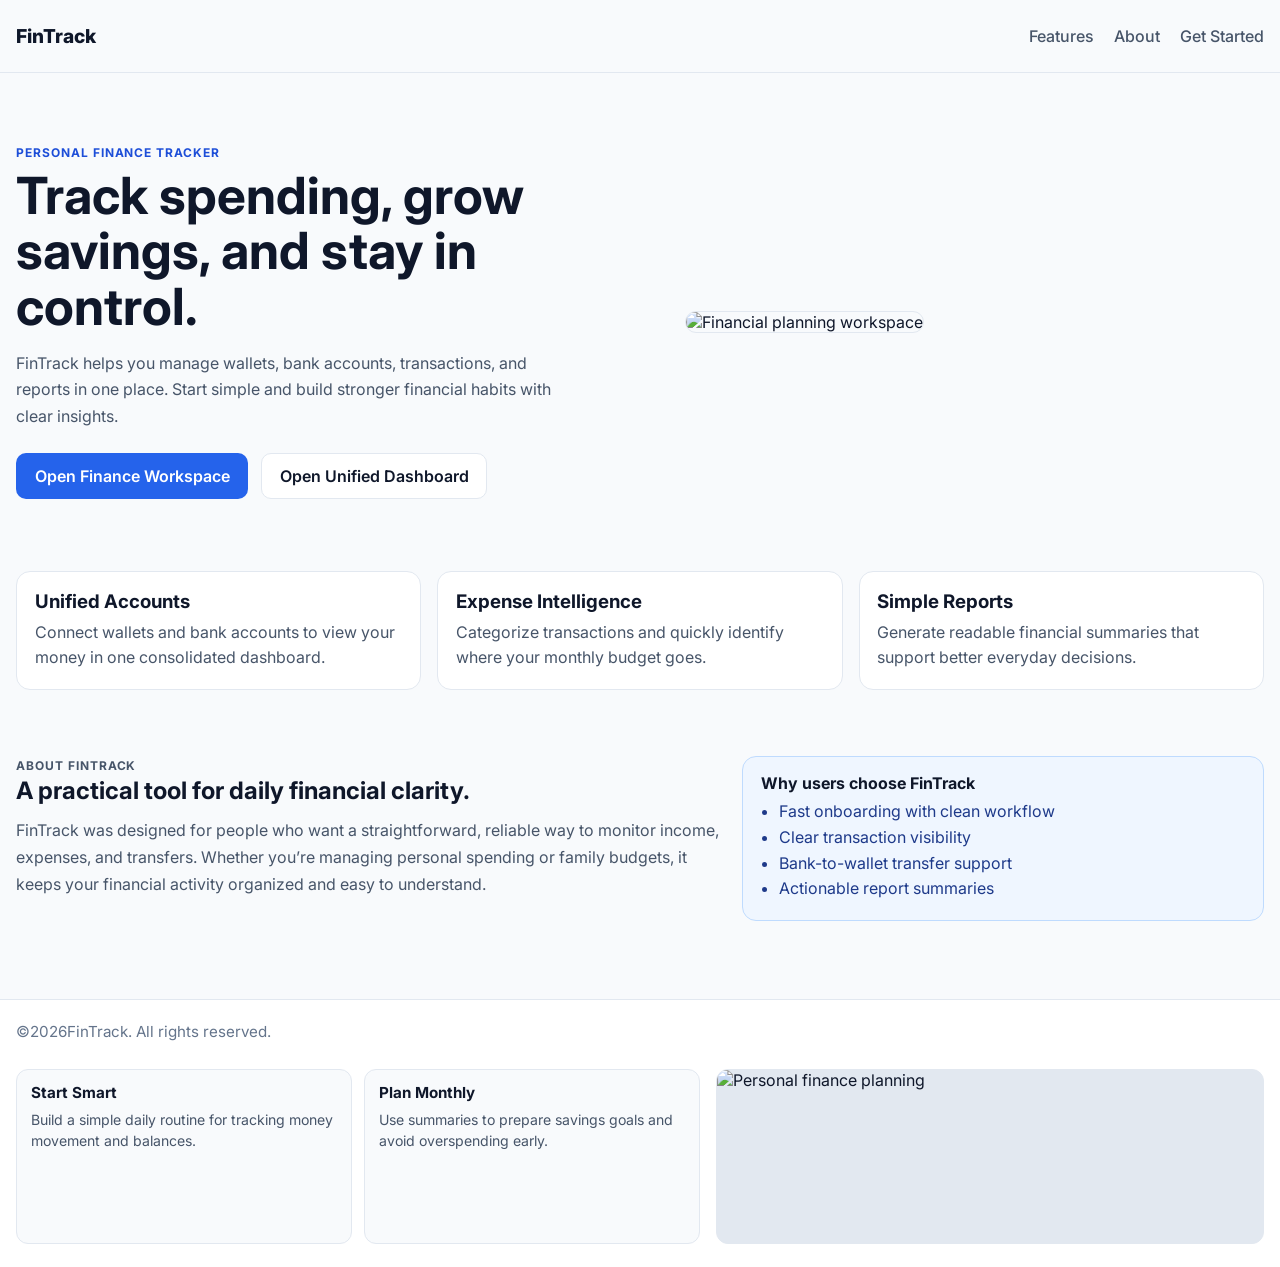
==== frontend/index.html @ c34f0ef0 "Frontend Implementation (UI Integration & Refactoring)" ====
<!doctype html>
<html lang="en">
<head>
	<meta charset="UTF-8" />
	<meta name="viewport" content="width=device-width, initial-scale=1.0" />
	<title>FinTrack | Personal Finance Tracker</title>
	<link rel="preconnect" href="https://fonts.googleapis.com" />
	<link rel="preconnect" href="https://fonts.gstatic.com" crossorigin />
	<link href="https://fonts.googleapis.com/css2?family=Inter:wght@400;500;600;700;800&display=swap" rel="stylesheet" />
	<link rel="stylesheet" href="styles.css" />
</head>
<body>
	<header class="site-header">
		<div class="container header-row">
			<a class="brand" href="#top">FinTrack</a>
			<nav class="main-nav">
				<a href="#features">Features</a>
				<a href="#about">About</a>
				<a href="#start">Get Started</a>
			</nav>
		</div>
	</header>

	<main id="top">
		<section class="hero">
			<div class="container hero-grid">
				<div class="hero-copy">
					<p class="kicker">Personal Finance Tracker</p>
					<h1>Track spending, grow savings, and stay in control.</h1>
					<p class="lead">
						FinTrack helps you manage wallets, bank accounts, transactions, and reports in one place.
						Start simple and build stronger financial habits with clear insights.
					</p>
					<div class="hero-actions" id="start">
						<a class="btn btn-primary" href="users.html">Open Finance Workspace</a>
						<a class="btn btn-secondary" href="dashboard.html">Open Unified Dashboard</a>
					</div>
				</div>

				<div class="hero-visual" aria-hidden="true">
					<img
						src="https://images.unsplash.com/photo-1554224155-8d04cb21cd6c?auto=format&fit=crop&w=1200&q=80"
						alt="Financial planning workspace"
					/>
				</div>
			</div>
		</section>

		<section class="features" id="features">
			<div class="container cards">
				<article class="card">
					<h3>Unified Accounts</h3>
					<p>Connect wallets and bank accounts to view your money in one consolidated dashboard.</p>
				</article>
				<article class="card">
					<h3>Expense Intelligence</h3>
					<p>Categorize transactions and quickly identify where your monthly budget goes.</p>
				</article>
				<article class="card">
					<h3>Simple Reports</h3>
					<p>Generate readable financial summaries that support better everyday decisions.</p>
				</article>
			</div>
		</section>

		<section class="about" id="about">
			<div class="container about-grid">
				<div>
					<p class="kicker">About FinTrack</p>
					<h2>A practical tool for daily financial clarity.</h2>
					<p>
						FinTrack was designed for people who want a straightforward, reliable way to monitor income,
						expenses, and transfers. Whether you’re managing personal spending or family budgets, it keeps
						your financial activity organized and easy to understand.
					</p>
				</div>
				<div class="about-panel">
					<h4>Why users choose FinTrack</h4>
					<ul>
						<li>Fast onboarding with clean workflow</li>
						<li>Clear transaction visibility</li>
						<li>Bank-to-wallet transfer support</li>
						<li>Actionable report summaries</li>
					</ul>
				</div>
			</div>
		</section>
	</main>

	<footer class="site-footer">
		<div class="container">
			<p>© <span id="year"></span> FinTrack. All rights reserved.</p>
			<div class="footer-extra">
				<div class="footer-grid">
					<div class="footer-panels">
						<article class="footer-panel">
							<h4>Start Smart</h4>
							<p>Build a simple daily routine for tracking money movement and balances.</p>
						</article>
						<article class="footer-panel">
							<h4>Plan Monthly</h4>
							<p>Use summaries to prepare savings goals and avoid overspending early.</p>
						</article>
					</div>
					<div class="footer-photo">
						<img src="https://images.unsplash.com/photo-1554224155-6726b3ff858f?auto=format&fit=crop&w=1200&q=80" alt="Personal finance planning" />
					</div>
				</div>
			</div>
		</div>
	</footer>

	<script src="app.js"></script>
</body>
</html>
---- frontend/styles.css ----
:root {
	--bg: #f8fafc;
	--text: #0f172a;
	--muted: #475569;
	--surface: #ffffff;
	--line: #e2e8f0;
	--primary: #2563eb;
	--primary-dark: #1d4ed8;
}

* {
	box-sizing: border-box;
}

html,
body {
	margin: 0;
	font-family: Inter, system-ui, -apple-system, Segoe UI, Roboto, sans-serif;
	background: var(--bg);
	color: var(--text);
}

a {
	color: inherit;
	text-decoration: none;
}

.container {
	width: min(1440px, calc(100% - 2rem));
	margin: 0 auto;
}

.site-header {
	position: sticky;
	top: 0;
	z-index: 10;
	background: rgba(248, 250, 252, 0.9);
	backdrop-filter: blur(8px);
	border-bottom: 1px solid var(--line);
}

.header-row {
	min-height: 72px;
	display: flex;
	align-items: center;
	justify-content: space-between;
}

.brand {
	font-weight: 800;
	font-size: 1.2rem;
	letter-spacing: 0.2px;
}

.main-nav {
	display: flex;
	gap: 1.25rem;
	color: var(--muted);
	font-weight: 500;
}

.main-nav a:hover {
	color: var(--text);
}

.main-nav a.active-link {
	color: #1e40af;
	font-weight: 700;
}

.hero {
	padding: 72px 0 48px;
}

.hero-grid {
	display: grid;
	grid-template-columns: 1.1fr 1fr;
	gap: 2rem;
	align-items: center;
}

.kicker {
	margin: 0 0 8px;
	color: var(--primary-dark);
	font-weight: 700;
	text-transform: uppercase;
	letter-spacing: 0.08em;
	font-size: 0.75rem;
}

h1 {
	margin: 0;
	line-height: 1.08;
	font-size: clamp(2rem, 4vw, 3.2rem);
}

.lead {
	margin: 1rem 0 1.5rem;
	color: var(--muted);
	line-height: 1.65;
	max-width: 55ch;
}

.hero-actions {
	display: flex;
	gap: 0.8rem;
	flex-wrap: wrap;
}

.auth-panel {
	margin-top: 1.1rem;
	padding: 1rem;
	background: var(--surface);
	border: 1px solid var(--line);
	border-radius: 14px;
	max-width: 520px;
}

.auth-tabs {
	display: grid;
	grid-template-columns: 1fr 1fr;
	gap: 0.5rem;
	margin-bottom: 0.85rem;
}

.auth-tab {
	padding: 0.65rem 0.8rem;
	border: 1px solid var(--line);
	border-radius: 10px;
	background: #f8fafc;
	font-weight: 600;
	cursor: pointer;
}

.auth-tab.active {
	border-color: #93c5fd;
	background: #eff6ff;
	color: #1e40af;
}

.auth-form {
	display: none;
	gap: 0.5rem;
}

.auth-form.active {
	display: grid;
}

.auth-form label {
	font-size: 0.88rem;
	font-weight: 600;
	color: #334155;
}

.auth-form input {
	width: 100%;
	padding: 0.65rem 0.75rem;
	border: 1px solid #cbd5e1;
	border-radius: 10px;
	font: inherit;
	outline: none;
}

.auth-form input:focus {
	border-color: #60a5fa;
	box-shadow: 0 0 0 3px rgba(59, 130, 246, 0.15);
}

.auth-form .btn {
	margin-top: 0.35rem;
}

.auth-status {
	margin: 0.75rem 0 0;
	font-size: 0.9rem;
	color: var(--muted);
	min-height: 1.2rem;
}

.auth-status.ok {
	color: #166534;
}

.auth-status.err {
	color: #b91c1c;
}

.btn {
	display: inline-flex;
	align-items: center;
	justify-content: center;
	border-radius: 10px;
	padding: 0.75rem 1.1rem;
	font-weight: 600;
	border: 1px solid transparent;
}

.btn-primary {
	background: var(--primary);
	color: #fff;
}

.btn-primary:hover {
	background: var(--primary-dark);
}

.btn-secondary {
	background: var(--surface);
	color: var(--text);
	border-color: var(--line);
}

.btn-secondary:hover {
	border-color: #cbd5e1;
}

.hero-visual img {
	width: 100%;
	height: min(440px, 52vw);
	object-fit: cover;
	border-radius: 14px;
	border: 1px solid var(--line);
}

.features {
	padding: 24px 0 34px;
}

.cards {
	display: grid;
	grid-template-columns: repeat(3, minmax(0, 1fr));
	gap: 1rem;
}

.card {
	background: var(--surface);
	border: 1px solid var(--line);
	border-radius: 14px;
	padding: 1.1rem;
}

.card h3 {
	margin: 0 0 0.45rem;
}

.card p {
	margin: 0;
	color: var(--muted);
	line-height: 1.6;
}

.about {
	padding: 32px 0 78px;
}

.about-grid {
	display: grid;
	grid-template-columns: 1.15fr 0.85fr;
	gap: 1.25rem;
}

.about-grid h2 {
	margin: 0 0 0.75rem;
}

.about-grid p {
	margin: 0;
	color: var(--muted);
	line-height: 1.7;
}

.about-panel {
	background: #eff6ff;
	border: 1px solid #bfdbfe;
	border-radius: 14px;
	padding: 1rem 1.15rem;
}

.about-panel h4 {
	margin: 0 0 0.55rem;
}

.about-panel ul {
	margin: 0;
	padding-left: 1.1rem;
	color: #1e3a8a;
}

.about-panel li {
	margin: 0.35rem 0;
}

.site-footer {
	border-top: 1px solid var(--line);
	background: #fff;
}

.site-footer p {
	margin: 0;
	min-height: 64px;
	display: flex;
	align-items: center;
	color: #64748b;
	font-size: 0.95rem;
}

.footer-extra {
	padding: 0.3rem 0 1.45rem;
}

.footer-grid {
	display: grid;
	grid-template-columns: 1.25fr 1fr;
	gap: 1rem;
}

.footer-panels {
	display: grid;
	grid-template-columns: repeat(2, minmax(0, 1fr));
	gap: 0.75rem;
}

.footer-panel {
	background: #f8fafc;
	border: 1px solid var(--line);
	border-radius: 12px;
	padding: 0.85rem;
}

.footer-panel h4 {
	margin: 0 0 0.45rem;
	font-size: 0.95rem;
}

.footer-panel p {
	min-height: unset;
	display: block;
	margin: 0;
	font-size: 0.88rem;
	line-height: 1.5;
	color: #475569;
}

.footer-photo {
	height: 175px;
	border: 1px solid var(--line);
	border-radius: 12px;
	overflow: hidden;
	background: #e2e8f0;
}

.footer-photo img {
	width: 100%;
	height: 100%;
	object-fit: cover;
	display: block;
}

body.page-accounts .footer-photo,
body.page-transfers .footer-photo,
body.page-reports .footer-photo {
	height: 177px;
}

.dashboard-main .features {
	padding: 14px 0 18px;
}

.dashboard-hero {
	padding: 42px 0 10px;
}

.api-base-wrap {
	display: grid;
	gap: 6px;
	max-width: 520px;
}

.api-base-wrap label {
	font-size: 0.85rem;
	font-weight: 600;
	color: #334155;
}

.api-base-wrap input {
	padding: 0.65rem 0.75rem;
	border: 1px solid #cbd5e1;
	border-radius: 10px;
	font: inherit;
}

.ops-grid {
	display: grid;
	grid-template-columns: 1fr;
	gap: 1rem;
}

.ops-grid.two-col {
	grid-template-columns: 1fr 1fr;
}

.module-result {
	grid-column: 1 / -1;
}

.op-card h3 {
	margin-bottom: 0.9rem;
}

.form-grid {
	display: grid;
	grid-template-columns: repeat(2, minmax(0, 1fr));
	gap: 0.6rem;
	margin-bottom: 0.85rem;
}

.form-grid.single {
	grid-template-columns: 1fr;
}

.form-grid input {
	padding: 0.65rem 0.75rem;
	border: 1px solid #cbd5e1;
	border-radius: 10px;
	font: inherit;
}

.btn-row {
	display: flex;
	flex-wrap: wrap;
	gap: 0.55rem;
}

.btn-danger {
	background: #fee2e2;
	border-color: #fecaca;
	color: #991b1b;
}

.status-line {
	margin: 0 0 0.8rem;
	font-size: 0.92rem;
	color: var(--muted);
}

.status-line.ok {
	color: #166534;
}

.status-line.err {
	color: #b91c1c;
}

.result-card {
	position: sticky;
	top: 88px;
}

.result-box {
	border: 1px solid var(--line);
	border-radius: 10px;
	padding: 0.8rem;
	background: #f8fafc;
	max-height: 450px;
	overflow: auto;
}

.result-empty {
	margin: 0;
	color: #64748b;
}

.kv-grid {
	display: grid;
	gap: 0.5rem;
}

.kv-item {
	border: 1px solid #e2e8f0;
	border-radius: 8px;
	padding: 0.5rem 0.6rem;
	background: white;
}

.kv-key {
	font-size: 0.8rem;
	font-weight: 700;
	color: #334155;
	text-transform: uppercase;
	letter-spacing: 0.03em;
}

.kv-val {
	font-size: 0.9rem;
	color: #0f172a;
	word-break: break-word;
}

.result-table-wrap {
	overflow: auto;
}

.result-table {
	width: 100%;
	border-collapse: collapse;
	font-size: 0.9rem;
	background: #fff;
}

.result-table th,
.result-table td {
	border: 1px solid #e2e8f0;
	padding: 0.5rem 0.6rem;
	text-align: left;
	white-space: nowrap;
}

.result-table th {
	background: #f1f5f9;
	font-weight: 700;
}

.result-box details {
	margin-top: 0.7rem;
}

.result-box pre {
	margin: 0.4rem 0 0;
	font-size: 0.82rem;
	background: #0b1220;
	color: #dbeafe;
	padding: 0.7rem;
	border-radius: 8px;
	overflow: auto;
}

@media (max-width: 940px) {
	.hero-grid,
	.about-grid {
		grid-template-columns: 1fr;
	}

	.cards {
		grid-template-columns: 1fr;
	}

	.form-grid {
		grid-template-columns: 1fr;
	}

	.ops-grid.two-col {
		grid-template-columns: 1fr;
	}

	.result-card {
		position: static;
	}

	.hero {
		padding-top: 54px;
	}

	.footer-grid,
	.footer-panels {
		grid-template-columns: 1fr;
	}

	.footer-photo img {
		height: 145px;
	}

	body.page-accounts .footer-photo,
	body.page-transfers .footer-photo,
	body.page-reports .footer-photo {
		height: 147px;
	}
}

@media (max-width: 620px) {
	.main-nav {
		display: none;
	}
}
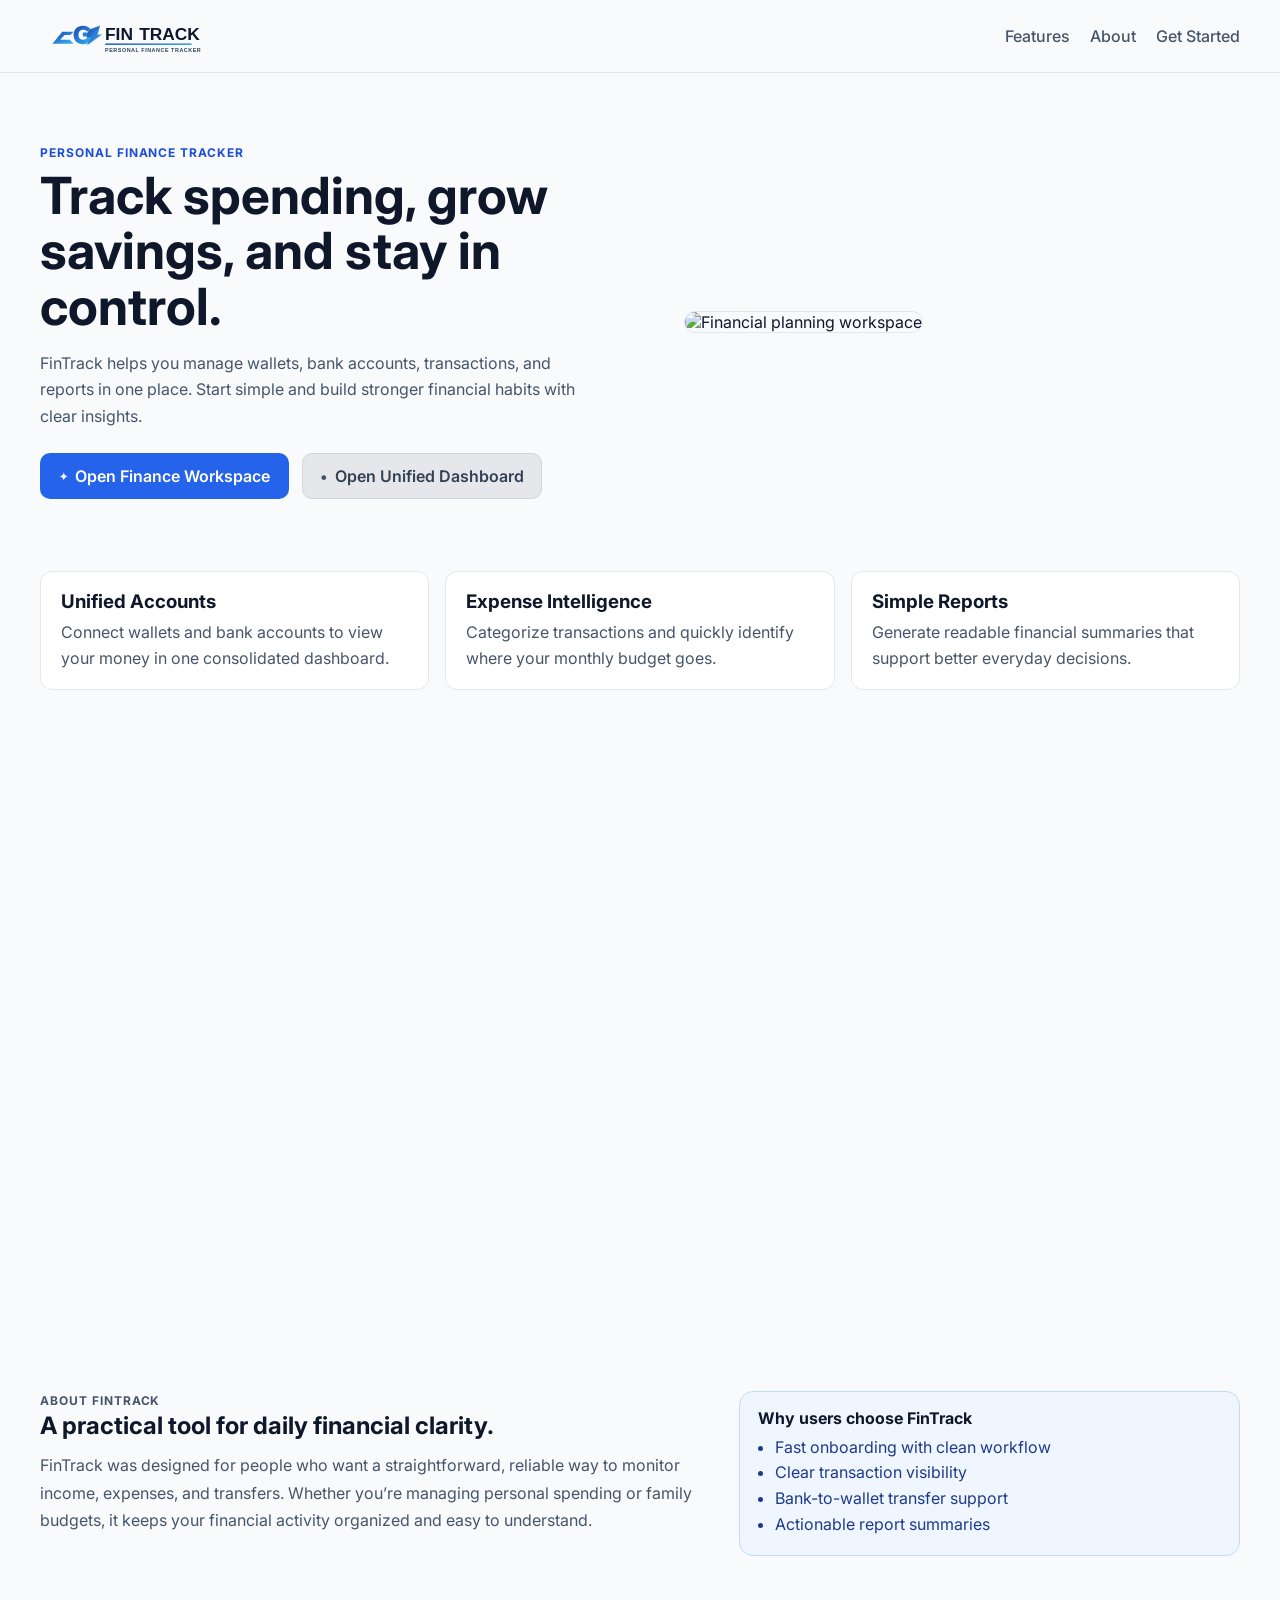
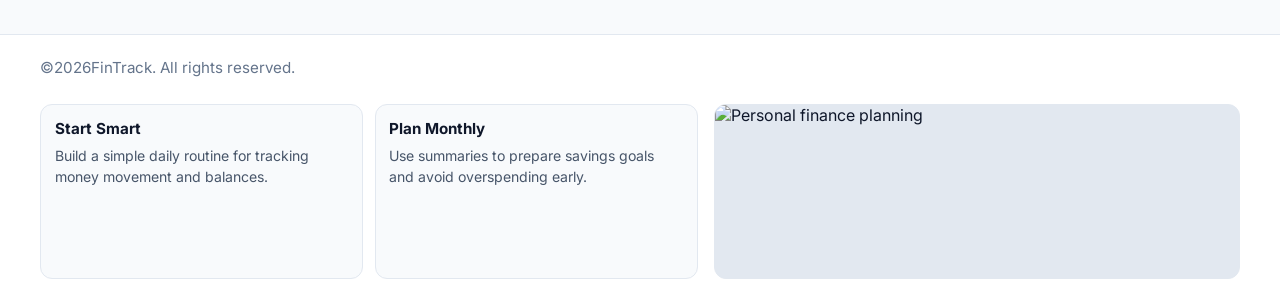
==== commit 5d0844ea: "Frontend UI Enhancement + API Interaction Refinement + Backend Cleanup" ====
--- a/frontend/index.html
+++ b/frontend/index.html
@@ -4,15 +4,20 @@
 	<meta charset="UTF-8" />
 	<meta name="viewport" content="width=device-width, initial-scale=1.0" />
 	<title>FinTrack | Personal Finance Tracker</title>
+	<link rel="icon" type="image/svg+xml" href="assets/fintrack-icon.svg" />
+	<link rel="shortcut icon" href="assets/fintrack-icon.svg" />
 	<link rel="preconnect" href="https://fonts.googleapis.com" />
 	<link rel="preconnect" href="https://fonts.gstatic.com" crossorigin />
 	<link href="https://fonts.googleapis.com/css2?family=Inter:wght@400;500;600;700;800&display=swap" rel="stylesheet" />
 	<link rel="stylesheet" href="styles.css" />
 </head>
 <body>
+	<div class="page-wrapper">
 	<header class="site-header">
 		<div class="container header-row">
-			<a class="brand" href="#top">FinTrack</a>
+			<a class="brand" href="#top" aria-label="FinTrack home">
+				<img src="assets/fintrack-logo.svg" alt="FinTrack" />
+			</a>
 			<nav class="main-nav">
 				<a href="#features">Features</a>
 				<a href="#about">About</a>
@@ -86,6 +91,7 @@
 			</div>
 		</section>
 	</main>
+	</div>
 
 	<footer class="site-footer">
 		<div class="container">
--- a/frontend/styles.css
+++ b/frontend/styles.css
@@ -4,6 +4,8 @@
 	--muted: #475569;
 	--surface: #ffffff;
 	--line: #e2e8f0;
+	--card: var(--surface);
+	--border: var(--line);
 	--primary: #2563eb;
 	--primary-dark: #1d4ed8;
 }
@@ -20,14 +22,27 @@
 	color: var(--text);
 }
 
+body {
+	display: flex;
+	flex-direction: column;
+	min-height: 100vh;
+}
+
+.page-wrapper {
+	flex: 1;
+	min-width: 0;
+}
+
 a {
 	color: inherit;
 	text-decoration: none;
 }
 
 .container {
-	width: min(1440px, calc(100% - 2rem));
-	margin: 0 auto;
+	width: 100%;
+	max-width: 100%;
+	padding: 0 40px;
+	margin: 0;
 }
 
 .site-header {
@@ -47,9 +62,20 @@
 }
 
 .brand {
+	display: inline-flex;
+	align-items: center;
+	gap: 0.5rem;
+	flex-shrink: 0;
 	font-weight: 800;
 	font-size: 1.2rem;
 	letter-spacing: 0.2px;
+}
+
+.brand img {
+	height: 38px;
+	max-width: 180px;
+	width: auto;
+	display: block;
 }
 
 .main-nav {
@@ -190,6 +216,7 @@
 	display: inline-flex;
 	align-items: center;
 	justify-content: center;
+	gap: 0.4rem;
 	border-radius: 10px;
 	padding: 0.75rem 1.1rem;
 	font-weight: 600;
@@ -201,17 +228,30 @@
 	color: #fff;
 }
 
+.btn-primary::before {
+	content: "✦";
+	font-size: 0.78em;
+	opacity: 0.95;
+}
+
 .btn-primary:hover {
 	background: var(--primary-dark);
 }
 
 .btn-secondary {
-	background: var(--surface);
-	color: var(--text);
-	border-color: var(--line);
+	background: #e5e7eb;
+	color: #334155;
+	border-color: #d1d5db;
+}
+
+.btn-secondary::before {
+	content: "•";
+	font-size: 0.95em;
+	opacity: 0.9;
 }
 
 .btn-secondary:hover {
+	background: #d1d5db;
 	border-color: #cbd5e1;
 }
 
@@ -225,6 +265,10 @@
 
 .features {
 	padding: 24px 0 34px;
+	margin-bottom: 32px;
+	min-height: calc(100vh - 120px);
+	display: flex;
+	align-items: flex-start;
 }
 
 .cards {
@@ -234,10 +278,16 @@
 }
 
 .card {
-	background: var(--surface);
-	border: 1px solid var(--line);
-	border-radius: 14px;
-	padding: 1.1rem;
+	background: var(--card);
+	border: 1px solid var(--border);
+	border-radius: 12px;
+	padding: 18px 20px;
+	display: flex;
+	flex-direction: column;
+}
+
+.ops-grid .card {
+	height: 100%;
 }
 
 .card h3 {
@@ -365,10 +415,168 @@
 
 .dashboard-main .features {
 	padding: 14px 0 18px;
+	margin-bottom: 32px;
+}
+
+body.page-dashboard-sidebar {
+	background: #f8fafc;
+}
+
+body.page-sidebar {
+	background: #f8fafc;
+}
+
+body.page-sidebar .site-header {
+	position: fixed;
+	inset: 0 auto 0 0;
+	width: 220px;
+	height: 100vh;
+	background: #ffffff;
+	border-right: 1px solid var(--line);
+	border-bottom: 0;
+	backdrop-filter: none;
+	overflow-y: auto;
+	z-index: 30;
+}
+
+body.page-sidebar .header-row {
+	min-height: 100%;
+	display: flex;
+	flex-direction: column;
+	align-items: stretch;
+	justify-content: flex-start;
+	gap: 0.8rem;
+	padding: 1rem 0.6rem;
+}
+
+body.page-sidebar .brand {
+	padding: 0 0.45rem 0.55rem;
+	border-bottom: 1px solid var(--line);
+	margin-bottom: 0.2rem;
+}
+
+body.page-sidebar .brand img {
+	height: 34px;
+	max-width: 165px;
+}
+
+body.page-sidebar .main-nav {
+	display: flex;
+	flex-direction: column;
+	gap: 0.2rem;
+}
+
+body.page-sidebar .main-nav a {
+	display: block;
+	padding: 0.58rem 0.7rem;
+	border-radius: 8px;
+	color: #334155;
+	font-weight: 600;
+}
+
+body.page-sidebar .main-nav a:hover,
+body.page-sidebar .main-nav a.active-link {
+	background: #eff6ff;
+	color: #1e40af;
+}
+
+body.page-sidebar .dashboard-main,
+body.page-sidebar .site-footer {
+	margin-left: 220px;
+}
+
+body.page-sidebar .container {
+	width: 100%;
+	max-width: 100%;
+	padding: 0 40px;
+}
+
+.dashboard-shell-pro {
+	display: flex;
+	min-height: 100vh;
+}
+
+.dashboard-sidebar-pro {
+	position: fixed;
+	inset: 0 auto 0 0;
+	width: 220px;
+	padding: 16px 12px;
+	border-right: 1px solid var(--line);
+	background: #ffffff;
+	overflow-y: auto;
+	z-index: 20;
+}
+
+.sidebar-brand-pro {
+	display: inline-flex;
+	margin-bottom: 14px;
+	padding: 0 6px;
+}
+
+.sidebar-nav-pro {
+	display: flex;
+	flex-direction: column;
+	gap: 4px;
+}
+
+.sidebar-nav-pro a {
+	display: block;
+	padding: 9px 10px;
+	border-radius: 8px;
+	font-weight: 600;
+	color: #334155;
+}
+
+.sidebar-nav-pro a:hover {
+	background: #eff6ff;
+	color: #1d4ed8;
+}
+
+.dashboard-main-pro {
+	margin-left: 220px;
+	width: calc(100% - 220px);
+	min-width: 0;
+}
+
+body.page-dashboard-sidebar .site-footer {
+	margin-left: 220px;
+}
+
+body.page-dashboard-sidebar .container {
+	width: 100%;
+	max-width: 100%;
+	padding: 0 40px;
 }
 
 .dashboard-hero {
 	padding: 42px 0 10px;
+}
+
+body.page-dashboard-sidebar .dashboard-hero {
+	padding: 20px 0 8px;
+}
+
+body.page-dashboard-sidebar .features {
+	min-height: unset;
+	display: block;
+	padding: 8px 0 14px;
+	margin-bottom: 10px;
+}
+
+body.page-dashboard-sidebar .ops-grid.two-col {
+	margin-bottom: 0;
+}
+
+body.page-dashboard-sidebar .op-card.compact-card {
+	min-height: 0;
+	height: auto;
+	align-self: start;
+	justify-content: flex-start;
+	gap: 0.55rem;
+}
+
+body.page-dashboard-sidebar .response-drawer {
+	margin-top: 4px;
 }
 
 .api-base-wrap {
@@ -392,27 +600,73 @@
 
 .ops-grid {
 	display: grid;
-	grid-template-columns: 1fr;
-	gap: 1rem;
-}
-
+	grid-template-columns: repeat(auto-fit, minmax(420px, 1fr));
+	gap: 24px;
+	width: 100%;
+}
+
+.grid2,
 .ops-grid.two-col {
+	display: grid;
 	grid-template-columns: 1fr 1fr;
+	gap: 16px;
+	margin-bottom: 16px;
+	align-items: stretch;
 }
 
 .module-result {
 	grid-column: 1 / -1;
 }
 
+.section-full {
+	grid-column: 1 / -1;
+}
+
+.full-width-card {
+	width: 100%;
+	margin-top: 16px;
+	grid-column: 1 / -1;
+}
+
 .op-card h3 {
 	margin-bottom: 0.9rem;
 }
 
+.op-card {
+	padding: 20px;
+	border-radius: 12px;
+	box-shadow: 0 4px 12px rgba(0, 0, 0, 0.08);
+	background: #fff;
+	min-height: 260px;
+	display: flex;
+	flex-direction: column;
+	justify-content: space-between;
+	gap: 0.2rem;
+	min-width: 0;
+	overflow: hidden;
+}
+
+.card-desc {
+	margin: -0.2rem 0 0.85rem;
+	color: #64748b;
+	font-size: 0.9rem;
+	line-height: 1.45;
+}
+
+.op-card > .btn {
+	align-self: flex-end;
+}
+
 .form-grid {
 	display: grid;
-	grid-template-columns: repeat(2, minmax(0, 1fr));
-	gap: 0.6rem;
+	grid-template-columns: 1fr 1fr;
+	gap: 12px;
 	margin-bottom: 0.85rem;
+	min-width: 0;
+}
+
+.form-grid > * {
+	min-width: 0;
 }
 
 .form-grid.single {
@@ -420,6 +674,8 @@
 }
 
 .form-grid input {
+	width: 100%;
+	max-width: 100%;
 	padding: 0.65rem 0.75rem;
 	border: 1px solid #cbd5e1;
 	border-radius: 10px;
@@ -430,12 +686,18 @@
 	display: flex;
 	flex-wrap: wrap;
 	gap: 0.55rem;
+	justify-content: flex-end;
 }
 
 .btn-danger {
 	background: #fee2e2;
-	border-color: #fecaca;
-	color: #991b1b;
+	border-color: #fca5a5;
+	color: #b91c1c;
+}
+
+.btn-danger::before {
+	content: "🗑";
+	font-size: 0.82em;
 }
 
 .status-line {
@@ -452,9 +714,57 @@
 	color: #b91c1c;
 }
 
+.status-line.loading {
+	color: #1e40af;
+}
+
+.response-meta {
+	margin: -0.45rem 0 0.75rem;
+	font-size: 0.82rem;
+	color: #64748b;
+}
+
+.input-invalid {
+	border-color: #ef4444 !important;
+	box-shadow: 0 0 0 2px rgba(239, 68, 68, 0.12);
+}
+
+.field-error {
+	display: block;
+	margin-top: -0.2rem;
+	margin-bottom: 0.25rem;
+	font-size: 0.78rem;
+	color: #b91c1c;
+}
+
+.btn-loading {
+	opacity: 0.82;
+	cursor: wait;
+}
+
+.inline-status {
+	margin: 0.6rem 0 0;
+	font-size: 0.9rem;
+	font-weight: 600;
+	line-height: 1.35;
+}
+
+.inline-status.loading {
+	color: #1d4ed8;
+}
+
+.inline-status.success {
+	color: #15803d;
+}
+
+.inline-status.error {
+	color: #b91c1c;
+}
+
 .result-card {
-	position: sticky;
-	top: 88px;
+	grid-column: 1 / -1;
+	min-height: 180px;
+	position: static;
 }
 
 .result-box {
@@ -519,6 +829,55 @@
 .result-table th {
 	background: #f1f5f9;
 	font-weight: 700;
+}
+
+.data-table-wrap {
+	overflow-x: auto;
+	border: 1px solid #e2e8f0;
+	border-radius: 10px;
+	background: #ffffff;
+}
+
+.data-table {
+	width: 100%;
+	border-collapse: collapse;
+	font-size: 0.9rem;
+	min-width: 720px;
+}
+
+.data-table th,
+.data-table td {
+	padding: 0.65rem 0.7rem;
+	border-bottom: 1px solid #e2e8f0;
+	text-align: left;
+	white-space: nowrap;
+}
+
+.data-table th {
+	font-size: 0.78rem;
+	text-transform: uppercase;
+	letter-spacing: 0.04em;
+	color: #64748b;
+	background: #f8fafc;
+}
+
+.data-table tbody tr:last-child td {
+	border-bottom: none;
+}
+
+.table-badge {
+	display: inline-flex;
+	padding: 0.15rem 0.5rem;
+	border-radius: 999px;
+	font-size: 0.76rem;
+	font-weight: 600;
+	background: #dcfce7;
+	color: #166534;
+}
+
+.table-badge.muted {
+	background: #e2e8f0;
+	color: #475569;
 }
 
 .result-box details {
@@ -535,21 +894,147 @@
 	overflow: auto;
 }
 
+.response-drawer {
+	margin-top: 0.75rem;
+	border: 1px solid var(--line);
+	border-radius: 12px;
+	background: #fff;
+	overflow: hidden;
+}
+
+.response-drawer > summary {
+	cursor: pointer;
+	padding: 0.85rem 1rem;
+	font-weight: 600;
+	color: #334155;
+	list-style: none;
+}
+
+.response-drawer > summary::-webkit-details-marker {
+	display: none;
+}
+
+.response-drawer[open] > summary {
+	border-bottom: 1px solid var(--line);
+}
+
+.response-drawer-body {
+	padding: 0.9rem 1rem 1rem;
+}
+
+.toast-stack {
+	position: fixed;
+	right: 16px;
+	bottom: 16px;
+	display: grid;
+	gap: 10px;
+	z-index: 999;
+	max-width: min(92vw, 360px);
+}
+
+.toast-item {
+	padding: 0.75rem 0.85rem;
+	border-radius: 10px;
+	color: #fff;
+	font-size: 0.9rem;
+	line-height: 1.35;
+	box-shadow: 0 10px 20px rgba(2, 6, 23, 0.22);
+	animation: toast-in 0.2s ease-out;
+}
+
+.toast-item.success {
+	background: #16a34a;
+}
+
+.toast-item.error {
+	background: #dc2626;
+}
+
+.toast-item.info {
+	background: #2563eb;
+}
+
+@keyframes toast-in {
+	from {
+		opacity: 0;
+		transform: translateY(8px);
+	}
+	to {
+		opacity: 1;
+		transform: translateY(0);
+	}
+}
+
 @media (max-width: 940px) {
+	body.page-sidebar .site-header {
+		position: sticky;
+		inset: 0 0 auto;
+		width: 100%;
+		height: auto;
+		border-right: 0;
+		border-bottom: 1px solid var(--line);
+	}
+
+	body.page-sidebar .header-row {
+		min-height: 72px;
+		flex-direction: row;
+		align-items: center;
+		justify-content: space-between;
+		padding: 0;
+	}
+
+	body.page-sidebar .brand {
+		padding: 0;
+		border: 0;
+		margin: 0;
+	}
+
+	body.page-sidebar .main-nav {
+		flex-direction: row;
+		gap: 0.35rem;
+	}
+
+	body.page-sidebar .main-nav a {
+		padding: 0.4rem 0.55rem;
+	}
+
+	body.page-sidebar .dashboard-main,
+	body.page-sidebar .site-footer {
+		margin-left: 0;
+	}
+
+	.dashboard-shell-pro {
+		display: block;
+	}
+
+	.dashboard-sidebar-pro {
+		position: static;
+		width: 100%;
+		border-right: 0;
+		border-bottom: 1px solid var(--line);
+		padding: 10px 12px;
+	}
+
+	.sidebar-nav-pro {
+		flex-direction: row;
+		flex-wrap: wrap;
+	}
+
+	.dashboard-main-pro {
+		margin-left: 0;
+		width: 100%;
+	}
+
+	body.page-dashboard-sidebar .site-footer {
+		margin-left: 0;
+	}
+
 	.hero-grid,
 	.about-grid {
 		grid-template-columns: 1fr;
 	}
 
 	.cards {
-		grid-template-columns: 1fr;
-	}
-
-	.form-grid {
-		grid-template-columns: 1fr;
-	}
-
-	.ops-grid.two-col {
 		grid-template-columns: 1fr;
 	}
 
@@ -577,6 +1062,18 @@
 	}
 }
 
+@media (max-width: 700px) {
+	.ops-grid,
+	.grid2,
+	.ops-grid.two-col {
+		grid-template-columns: 1fr;
+	}
+
+	.form-grid {
+		grid-template-columns: 1fr;
+	}
+}
+
 @media (max-width: 620px) {
 	.main-nav {
 		display: none;
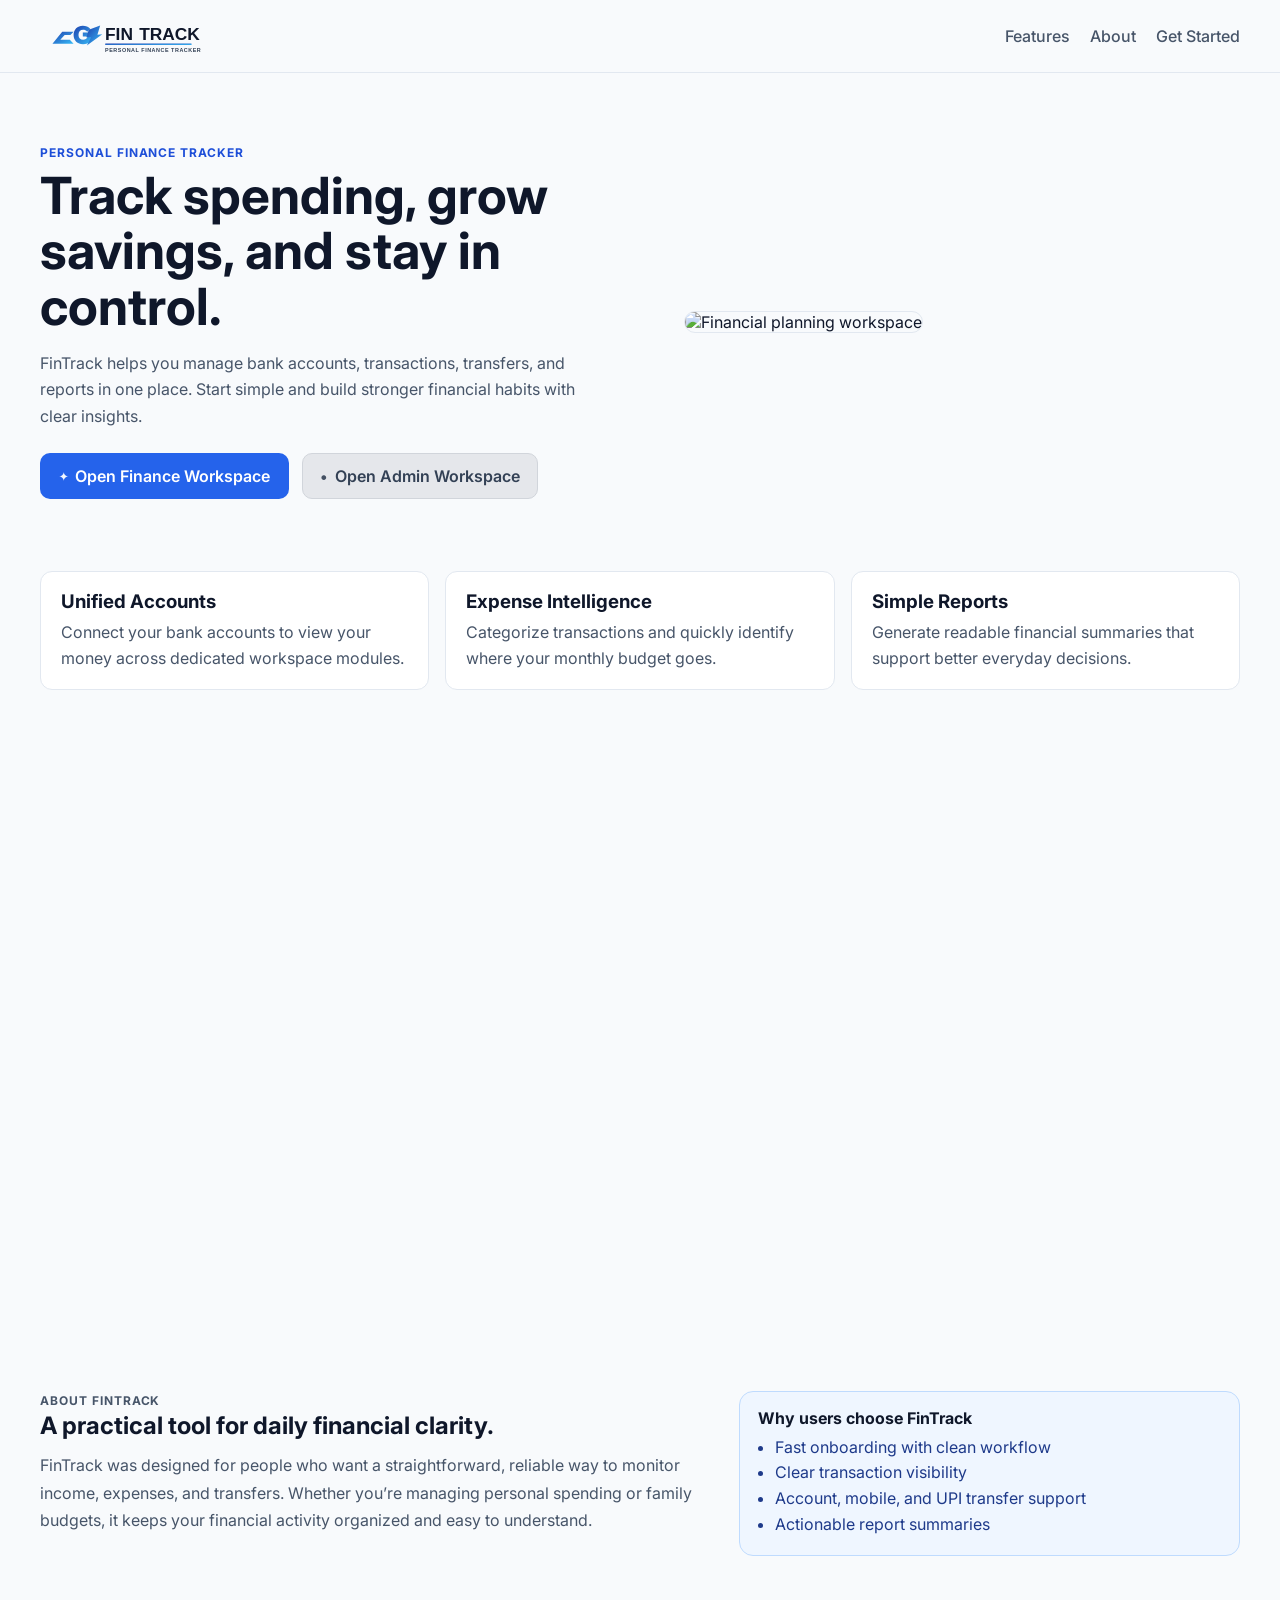
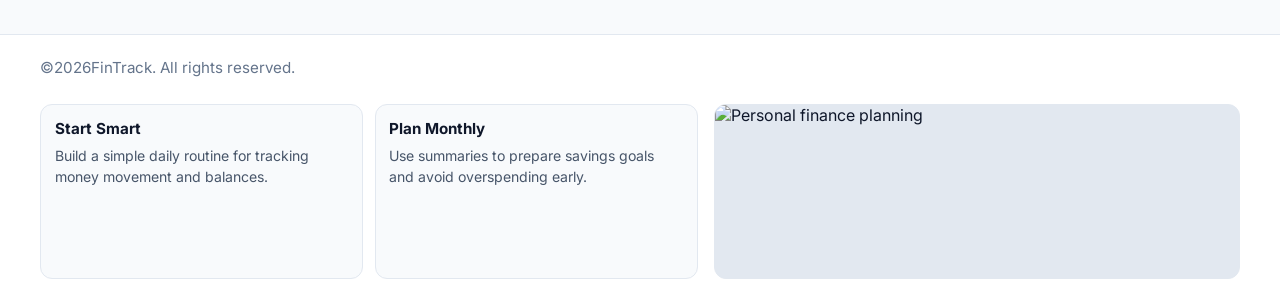
==== commit aa13ca71: "API Refactoring, DB-Level Filtering & Authentication UI Flow Enhancement" ====
--- a/frontend/index.html
+++ b/frontend/index.html
@@ -33,12 +33,12 @@
 					<p class="kicker">Personal Finance Tracker</p>
 					<h1>Track spending, grow savings, and stay in control.</h1>
 					<p class="lead">
-						FinTrack helps you manage wallets, bank accounts, transactions, and reports in one place.
+						FinTrack helps you manage bank accounts, transactions, transfers, and reports in one place.
 						Start simple and build stronger financial habits with clear insights.
 					</p>
 					<div class="hero-actions" id="start">
-						<a class="btn btn-primary" href="users.html">Open Finance Workspace</a>
-						<a class="btn btn-secondary" href="dashboard.html">Open Unified Dashboard</a>
+						<a class="btn btn-primary" href="user-login.html">Open Finance Workspace</a>
+						<a class="btn btn-secondary" href="admin-login.html">Open Admin Workspace</a>
 					</div>
 				</div>
 
@@ -55,7 +55,7 @@
 			<div class="container cards">
 				<article class="card">
 					<h3>Unified Accounts</h3>
-					<p>Connect wallets and bank accounts to view your money in one consolidated dashboard.</p>
+					<p>Connect your bank accounts to view your money across dedicated workspace modules.</p>
 				</article>
 				<article class="card">
 					<h3>Expense Intelligence</h3>
@@ -84,7 +84,7 @@
 					<ul>
 						<li>Fast onboarding with clean workflow</li>
 						<li>Clear transaction visibility</li>
-						<li>Bank-to-wallet transfer support</li>
+						<li>Account, mobile, and UPI transfer support</li>
 						<li>Actionable report summaries</li>
 					</ul>
 				</div>
--- a/frontend/styles.css
+++ b/frontend/styles.css
@@ -210,6 +210,85 @@
 
 .auth-status.err {
 	color: #b91c1c;
+}
+
+.auth-page-body {
+	min-height: 100vh;
+	background: linear-gradient(180deg, #eff6ff 0%, #f8fafc 35%);
+}
+
+.auth-layout {
+	min-height: 100vh;
+	display: grid;
+	place-items: center;
+	padding: 24px;
+}
+
+.auth-card {
+	width: min(560px, 94vw);
+	background: var(--surface);
+	border: 1px solid var(--line);
+	border-radius: 18px;
+	padding: 26px;
+	box-shadow: 0 18px 38px rgba(15, 23, 42, 0.08);
+}
+
+.auth-card h1 {
+	font-size: 1.9rem;
+	margin-top: 0.2rem;
+}
+
+.auth-links {
+	margin: 1rem 0 0;
+	display: flex;
+	gap: 1rem;
+	flex-wrap: wrap;
+	font-weight: 600;
+}
+
+.auth-links a {
+	color: #1d4ed8;
+}
+
+.auth-user-line {
+	margin: 0.35rem 0 1rem;
+	font-size: 0.95rem;
+	font-weight: 600;
+	color: #334155;
+}
+
+.profile-card-only {
+	max-width: 760px;
+}
+
+.personal-details-grid {
+	display: grid;
+	gap: 10px;
+	margin-top: 10px;
+}
+
+.personal-row {
+	display: grid;
+	grid-template-columns: 220px 1fr;
+	gap: 12px;
+	padding: 10px 0;
+	border-bottom: 1px solid var(--line);
+}
+
+.personal-row:last-child {
+	border-bottom: 0;
+}
+
+.personal-key {
+	font-weight: 700;
+	color: #1e293b;
+	letter-spacing: 0.02em;
+}
+
+.personal-value {
+	color: #0f172a;
+	font-weight: 500;
+	word-break: break-word;
 }
 
 .btn {
@@ -682,6 +761,23 @@
 	font: inherit;
 }
 
+.form-grid select {
+	padding: 0.7rem 0.8rem;
+	border: 1px solid var(--line);
+	border-radius: 9px;
+	font-size: 0.95rem;
+	background: #fff;
+}
+
+.inline-check {
+	display: inline-flex;
+	align-items: center;
+	gap: 0.45rem;
+	font-weight: 600;
+	color: #334155;
+	padding: 0.2rem 0.1rem;
+}
+
 .btn-row {
 	display: flex;
 	flex-wrap: wrap;
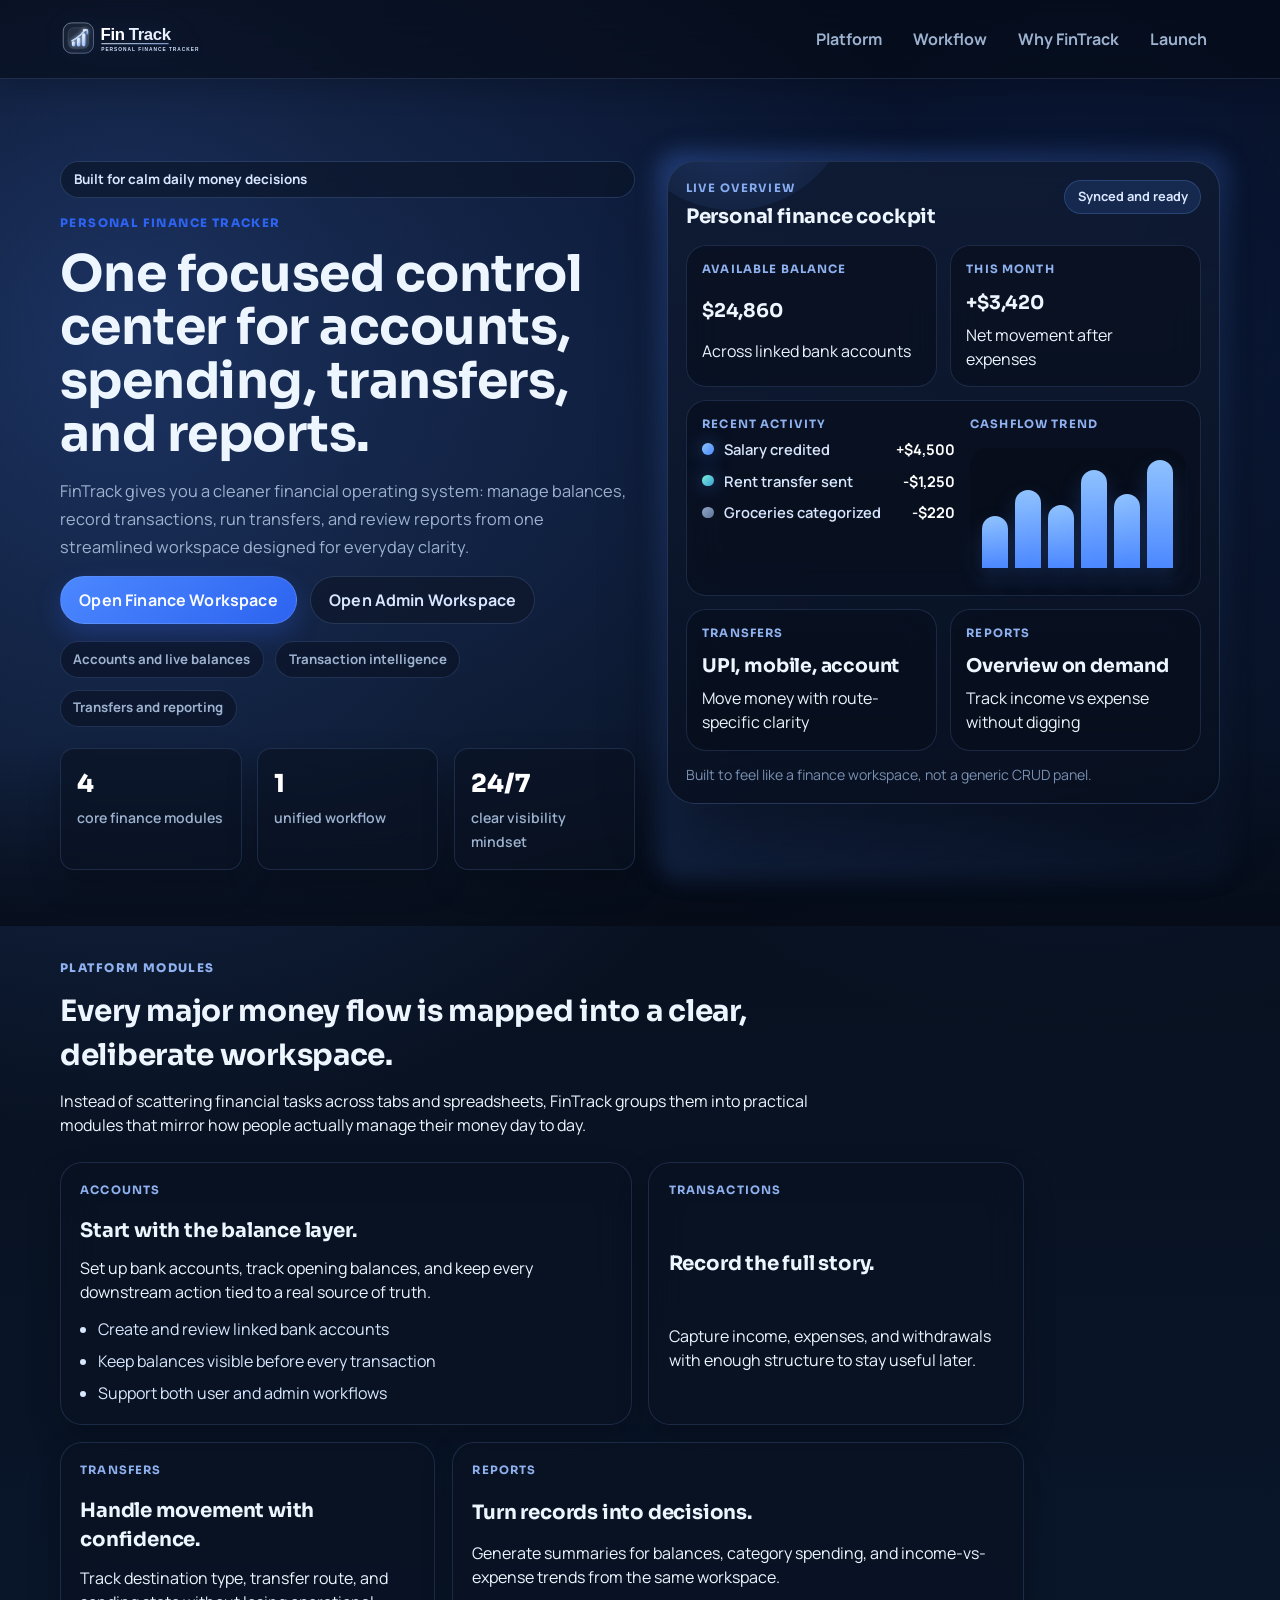
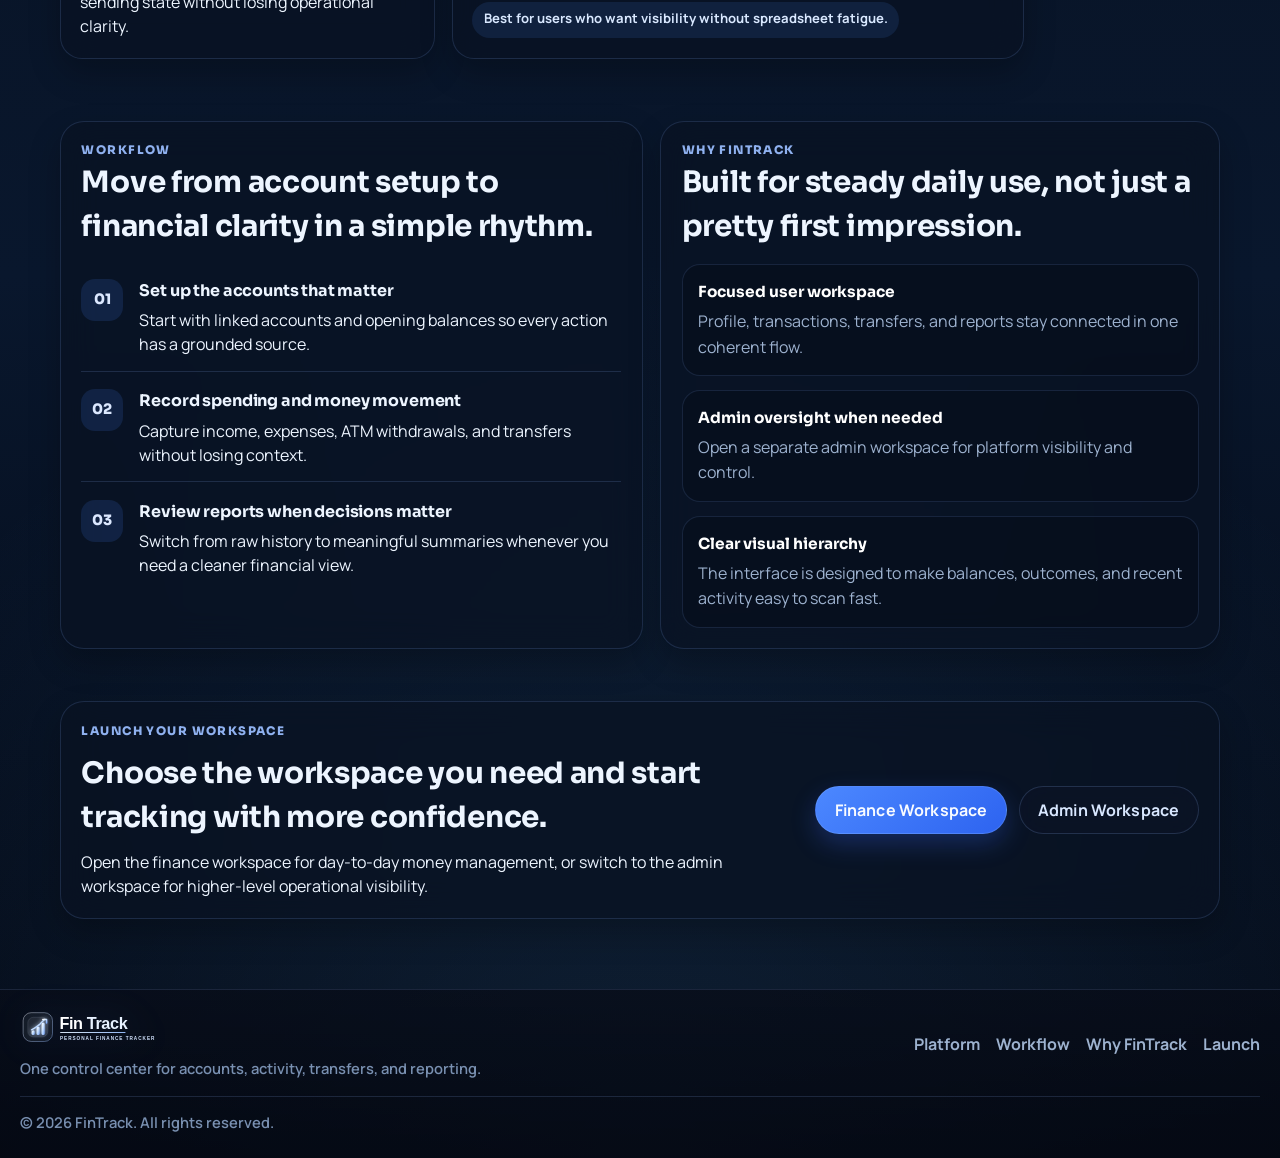
==== commit d8dbc39f: "Transfer Service Implementation, Reports Module Prototyping, Utilities Refactoring & Admin Dashboard" ====
--- a/frontend/index.html
+++ b/frontend/index.html
@@ -4,89 +4,250 @@
 	<meta charset="UTF-8" />
 	<meta name="viewport" content="width=device-width, initial-scale=1.0" />
 	<title>FinTrack | Personal Finance Tracker</title>
-	<link rel="icon" type="image/svg+xml" href="assets/fintrack-icon.svg" />
-	<link rel="shortcut icon" href="assets/fintrack-icon.svg" />
+	<link rel="icon" type="image/svg+xml" href="assets/fintrack-icon.svg?v=3" />
+	<link rel="shortcut icon" href="assets/fintrack-icon.svg?v=3" />
 	<link rel="preconnect" href="https://fonts.googleapis.com" />
 	<link rel="preconnect" href="https://fonts.gstatic.com" crossorigin />
-	<link href="https://fonts.googleapis.com/css2?family=Inter:wght@400;500;600;700;800&display=swap" rel="stylesheet" />
+	<link href="https://fonts.googleapis.com/css2?family=Manrope:wght@400;500;600;700;800&family=Sora:wght@600;700;800&display=swap" rel="stylesheet" />
 	<link rel="stylesheet" href="styles.css" />
 </head>
-<body>
+<body class="landing-page">
 	<div class="page-wrapper">
 	<header class="site-header">
 		<div class="container header-row">
 			<a class="brand" href="#top" aria-label="FinTrack home">
-				<img src="assets/fintrack-logo.svg" alt="FinTrack" />
+				<img src="assets/fintrack-logo.svg?v=3" alt="FinTrack" />
 			</a>
 			<nav class="main-nav">
-				<a href="#features">Features</a>
-				<a href="#about">About</a>
-				<a href="#start">Get Started</a>
+				<a href="#features">Platform</a>
+				<a href="#workflow">Workflow</a>
+				<a href="#about">Why FinTrack</a>
+				<a href="#launch">Launch</a>
 			</nav>
 		</div>
 	</header>
 
 	<main id="top">
-		<section class="hero">
-			<div class="container hero-grid">
+		<section class="hero landing-hero">
+			<div class="container hero-grid landing-hero-grid">
 				<div class="hero-copy">
+					<p class="hero-badge">Built for calm daily money decisions</p>
 					<p class="kicker">Personal Finance Tracker</p>
-					<h1>Track spending, grow savings, and stay in control.</h1>
+					<h1>One focused control center for accounts, spending, transfers, and reports.</h1>
 					<p class="lead">
-						FinTrack helps you manage bank accounts, transactions, transfers, and reports in one place.
-						Start simple and build stronger financial habits with clear insights.
+						FinTrack gives you a cleaner financial operating system: manage balances, record transactions,
+						run transfers, and review reports from one streamlined workspace designed for everyday clarity.
 					</p>
-					<div class="hero-actions" id="start">
+					<div class="hero-actions" id="launch">
 						<a class="btn btn-primary" href="user-login.html">Open Finance Workspace</a>
 						<a class="btn btn-secondary" href="admin-login.html">Open Admin Workspace</a>
 					</div>
-				</div>
-
-				<div class="hero-visual" aria-hidden="true">
-					<img
-						src="https://images.unsplash.com/photo-1554224155-8d04cb21cd6c?auto=format&fit=crop&w=1200&q=80"
-						alt="Financial planning workspace"
-					/>
-				</div>
-			</div>
-		</section>
-
-		<section class="features" id="features">
-			<div class="container cards">
-				<article class="card">
-					<h3>Unified Accounts</h3>
-					<p>Connect your bank accounts to view your money across dedicated workspace modules.</p>
+					<div class="hero-proof">
+						<span class="hero-proof-item">Accounts and live balances</span>
+						<span class="hero-proof-item">Transaction intelligence</span>
+						<span class="hero-proof-item">Transfers and reporting</span>
+					</div>
+					<div class="hero-stats">
+						<article class="hero-stat">
+							<strong>4</strong>
+							<span>core finance modules</span>
+						</article>
+						<article class="hero-stat">
+							<strong>1</strong>
+							<span>unified workflow</span>
+						</article>
+						<article class="hero-stat">
+							<strong>24/7</strong>
+							<span>clear visibility mindset</span>
+						</article>
+					</div>
+				</div>
+
+				<div class="hero-visual landing-visual" aria-hidden="true">
+					<div class="dashboard-preview">
+						<div class="preview-topbar">
+							<div>
+								<p class="mini-kicker">Live overview</p>
+								<h3>Personal finance cockpit</h3>
+							</div>
+							<span class="preview-pill">Synced and ready</span>
+						</div>
+
+						<div class="preview-grid">
+							<article class="preview-card">
+								<p class="mini-kicker">Available balance</p>
+								<h4>$24,860</h4>
+								<p>Across linked bank accounts</p>
+							</article>
+							<article class="preview-card">
+								<p class="mini-kicker">This month</p>
+								<h4>+$3,420</h4>
+								<p>Net movement after expenses</p>
+							</article>
+							<article class="preview-card preview-card-wide">
+								<div class="preview-card-row">
+									<div>
+										<p class="mini-kicker">Recent activity</p>
+										<div class="preview-list">
+											<div class="preview-list-item">
+												<span class="preview-dot"></span>
+												<span>Salary credited</span>
+												<strong class="preview-amount">+$4,500</strong>
+											</div>
+											<div class="preview-list-item">
+												<span class="preview-dot preview-dot-soft"></span>
+												<span>Rent transfer sent</span>
+												<strong class="preview-amount">-$1,250</strong>
+											</div>
+											<div class="preview-list-item">
+												<span class="preview-dot preview-dot-muted"></span>
+												<span>Groceries categorized</span>
+												<strong class="preview-amount">-$220</strong>
+											</div>
+										</div>
+									</div>
+									<div class="preview-chart">
+										<p class="mini-kicker">Cashflow trend</p>
+										<div class="preview-bars">
+											<span style="height: 48%"></span>
+											<span style="height: 72%"></span>
+											<span style="height: 58%"></span>
+											<span style="height: 90%"></span>
+											<span style="height: 68%"></span>
+											<span style="height: 100%"></span>
+										</div>
+									</div>
+								</div>
+							</article>
+							<article class="preview-card">
+								<p class="mini-kicker">Transfers</p>
+								<h4>UPI, mobile, account</h4>
+								<p>Move money with route-specific clarity</p>
+							</article>
+							<article class="preview-card">
+								<p class="mini-kicker">Reports</p>
+								<h4>Overview on demand</h4>
+								<p>Track income vs expense without digging</p>
+							</article>
+						</div>
+
+						<p class="preview-footnote">Built to feel like a finance workspace, not a generic CRUD panel.</p>
+					</div>
+				</div>
+			</div>
+		</section>
+
+		<section class="landing-section" id="features">
+			<div class="container">
+				<div class="section-intro">
+					<p class="section-eyebrow">Platform modules</p>
+					<h2>Every major money flow is mapped into a clear, deliberate workspace.</h2>
+					<p>
+						Instead of scattering financial tasks across tabs and spreadsheets, FinTrack groups them into
+						practical modules that mirror how people actually manage their money day to day.
+					</p>
+				</div>
+
+				<div class="feature-showcase">
+					<article class="feature-card feature-card-wide">
+						<p class="mini-kicker">Accounts</p>
+						<h3>Start with the balance layer.</h3>
+						<p>Set up bank accounts, track opening balances, and keep every downstream action tied to a real source of truth.</p>
+						<ul class="feature-list">
+							<li>Create and review linked bank accounts</li>
+							<li>Keep balances visible before every transaction</li>
+							<li>Support both user and admin workflows</li>
+						</ul>
+					</article>
+
+					<article class="feature-card">
+						<p class="mini-kicker">Transactions</p>
+						<h3>Record the full story.</h3>
+						<p>Capture income, expenses, and withdrawals with enough structure to stay useful later.</p>
+					</article>
+
+					<article class="feature-card">
+						<p class="mini-kicker">Transfers</p>
+						<h3>Handle movement with confidence.</h3>
+						<p>Track destination type, transfer route, and sending state without losing operational clarity.</p>
+					</article>
+
+					<article class="feature-card feature-card-wide">
+						<p class="mini-kicker">Reports</p>
+						<h3>Turn records into decisions.</h3>
+						<p>Generate summaries for balances, category spending, and income-vs-expense trends from the same workspace.</p>
+						<div class="feature-note">Best for users who want visibility without spreadsheet fatigue.</div>
+					</article>
+				</div>
+			</div>
+		</section>
+
+		<section class="landing-section" id="workflow">
+			<div class="container landing-story-grid">
+				<article class="story-panel">
+					<p class="section-eyebrow">Workflow</p>
+					<h2>Move from account setup to financial clarity in a simple rhythm.</h2>
+					<div class="story-list">
+						<div class="story-step">
+							<span class="story-index">01</span>
+							<div class="story-copy">
+								<h3>Set up the accounts that matter</h3>
+								<p>Start with linked accounts and opening balances so every action has a grounded source.</p>
+							</div>
+						</div>
+						<div class="story-step">
+							<span class="story-index">02</span>
+							<div class="story-copy">
+								<h3>Record spending and money movement</h3>
+								<p>Capture income, expenses, ATM withdrawals, and transfers without losing context.</p>
+							</div>
+						</div>
+						<div class="story-step">
+							<span class="story-index">03</span>
+							<div class="story-copy">
+								<h3>Review reports when decisions matter</h3>
+								<p>Switch from raw history to meaningful summaries whenever you need a cleaner financial view.</p>
+							</div>
+						</div>
+					</div>
 				</article>
-				<article class="card">
-					<h3>Expense Intelligence</h3>
-					<p>Categorize transactions and quickly identify where your monthly budget goes.</p>
-				</article>
-				<article class="card">
-					<h3>Simple Reports</h3>
-					<p>Generate readable financial summaries that support better everyday decisions.</p>
-				</article>
-			</div>
-		</section>
-
-		<section class="about" id="about">
-			<div class="container about-grid">
-				<div>
-					<p class="kicker">About FinTrack</p>
-					<h2>A practical tool for daily financial clarity.</h2>
-					<p>
-						FinTrack was designed for people who want a straightforward, reliable way to monitor income,
-						expenses, and transfers. Whether you’re managing personal spending or family budgets, it keeps
-						your financial activity organized and easy to understand.
-					</p>
-				</div>
-				<div class="about-panel">
-					<h4>Why users choose FinTrack</h4>
-					<ul>
-						<li>Fast onboarding with clean workflow</li>
-						<li>Clear transaction visibility</li>
-						<li>Account, mobile, and UPI transfer support</li>
-						<li>Actionable report summaries</li>
-					</ul>
+
+				<aside class="spotlight-panel" id="about">
+					<p class="section-eyebrow">Why FinTrack</p>
+					<h2>Built for steady daily use, not just a pretty first impression.</h2>
+					<div class="spotlight-grid">
+						<article class="spotlight-item">
+							<strong>Focused user workspace</strong>
+							<span>Profile, transactions, transfers, and reports stay connected in one coherent flow.</span>
+						</article>
+						<article class="spotlight-item">
+							<strong>Admin oversight when needed</strong>
+							<span>Open a separate admin workspace for platform visibility and control.</span>
+						</article>
+						<article class="spotlight-item">
+							<strong>Clear visual hierarchy</strong>
+							<span>The interface is designed to make balances, outcomes, and recent activity easy to scan fast.</span>
+						</article>
+					</div>
+				</aside>
+			</div>
+		</section>
+
+		<section class="landing-cta">
+			<div class="container">
+				<div class="cta-shell">
+					<div class="cta-copy">
+						<p class="section-eyebrow">Launch your workspace</p>
+						<h2>Choose the workspace you need and start tracking with more confidence.</h2>
+						<p>
+							Open the finance workspace for day-to-day money management, or switch to the admin workspace
+							for higher-level operational visibility.
+						</p>
+					</div>
+					<div class="cta-actions">
+						<a class="btn btn-primary" href="user-login.html">Finance Workspace</a>
+						<a class="btn btn-secondary" href="admin-login.html">Admin Workspace</a>
+					</div>
 				</div>
 			</div>
 		</section>
@@ -94,25 +255,18 @@
 	</div>
 
 	<footer class="site-footer">
-		<div class="container">
-			<p>© <span id="year"></span> FinTrack. All rights reserved.</p>
-			<div class="footer-extra">
-				<div class="footer-grid">
-					<div class="footer-panels">
-						<article class="footer-panel">
-							<h4>Start Smart</h4>
-							<p>Build a simple daily routine for tracking money movement and balances.</p>
-						</article>
-						<article class="footer-panel">
-							<h4>Plan Monthly</h4>
-							<p>Use summaries to prepare savings goals and avoid overspending early.</p>
-						</article>
-					</div>
-					<div class="footer-photo">
-						<img src="https://images.unsplash.com/photo-1554224155-6726b3ff858f?auto=format&fit=crop&w=1200&q=80" alt="Personal finance planning" />
-					</div>
-				</div>
-			</div>
+		<div class="container landing-footer">
+			<div class="footer-brand">
+				<img src="assets/fintrack-logo.svg?v=3" alt="FinTrack" />
+				<p>One control center for accounts, activity, transfers, and reporting.</p>
+			</div>
+			<div class="footer-links">
+				<a href="#features">Platform</a>
+				<a href="#workflow">Workflow</a>
+				<a href="#about">Why FinTrack</a>
+				<a href="#launch">Launch</a>
+			</div>
+			<p class="footer-copy">© <span id="year"></span> FinTrack. All rights reserved.</p>
 		</div>
 	</footer>
 
--- a/frontend/styles.css
+++ b/frontend/styles.css
@@ -1,1177 +1,2536 @@
 :root {
-	--bg: #f8fafc;
-	--text: #0f172a;
-	--muted: #475569;
-	--surface: #ffffff;
-	--line: #e2e8f0;
-	--card: var(--surface);
-	--border: var(--line);
-	--primary: #2563eb;
-	--primary-dark: #1d4ed8;
+  --font-body: "Manrope", "Segoe UI", sans-serif;
+  --font-display: "Sora", "Segoe UI", sans-serif;
+
+  --bg: #040913;
+  --bg-accent: #0b1224;
+  --surface: rgba(15, 24, 42, 0.72);
+  --surface-soft: rgba(10, 18, 34, 0.78);
+  --surface-tint: rgba(74, 123, 255, 0.16);
+  --surface-strong: rgba(7, 13, 26, 0.88);
+
+  --text: #edf5ff;
+  --muted: #9db2cf;
+  --muted-strong: #d8e7ff;
+  --text-soft: #7990b1;
+
+  --line: rgba(144, 181, 255, 0.16);
+  --line-strong: rgba(144, 181, 255, 0.32);
+
+  --primary: #4c88ff;
+  --primary-dark: #2d63f0;
+  --primary-soft: rgba(76, 136, 255, 0.2);
+
+  --warning: #f4b860;
+  --warning-soft: rgba(244, 184, 96, 0.14);
+  --danger: #ff7c8f;
+  --danger-soft: rgba(255, 124, 143, 0.14);
+  --success: #57d0b0;
+  --success-soft: rgba(87, 208, 176, 0.14);
+
+  --card: var(--surface);
+  --border: var(--line);
+
+  --radius-sm: 10px;
+  --radius-md: 14px;
+  --radius-lg: 18px;
+  --radius-xl: 22px;
+
+  --shadow-sm: 0 14px 32px rgba(0, 0, 0, 0.24);
+  --shadow-md: 0 22px 48px rgba(0, 0, 0, 0.32);
+  --shadow-lg: 0 30px 64px rgba(0, 0, 0, 0.4);
 }
 
 * {
-	box-sizing: border-box;
+  box-sizing: border-box;
 }
 
 html,
 body {
-	margin: 0;
-	font-family: Inter, system-ui, -apple-system, Segoe UI, Roboto, sans-serif;
-	background: var(--bg);
-	color: var(--text);
+  margin: 0;
+  min-height: 100%;
+}
+
+html {
+  scroll-behavior: smooth;
 }
 
 body {
-	display: flex;
-	flex-direction: column;
-	min-height: 100vh;
+  display: flex;
+  flex-direction: column;
+  min-height: 100vh;
+  font-family: var(--font-body);
+  color: var(--text);
+  background:
+    radial-gradient(circle at 10% 12%, rgba(76, 136, 255, 0.32), transparent 30%),
+    radial-gradient(circle at 84% 10%, rgba(32, 76, 174, 0.24), transparent 28%),
+    radial-gradient(circle at 50% 100%, rgba(90, 180, 255, 0.12), transparent 32%),
+    linear-gradient(180deg, #030712 0%, #081120 34%, #09172d 68%, #030813 100%);
+  line-height: 1.5;
 }
 
 .page-wrapper {
-	flex: 1;
-	min-width: 0;
+  flex: 1;
+  min-width: 0;
 }
 
 a {
-	color: inherit;
-	text-decoration: none;
+  color: inherit;
+  text-decoration: none;
+}
+
+a:focus-visible,
+button:focus-visible,
+input:focus-visible,
+select:focus-visible,
+summary:focus-visible {
+  outline: 2px solid rgba(76, 136, 255, 0.58);
+  outline-offset: 2px;
 }
 
 .container {
-	width: 100%;
-	max-width: 100%;
-	padding: 0 40px;
-	margin: 0;
+  width: 100%;
+  max-width: 100%;
+  padding: 0 40px;
+  margin: 0;
+}
+
+h1,
+h2,
+h3,
+h4 {
+  margin: 0;
+  color: var(--text);
+  font-family: var(--font-display);
+  letter-spacing: -0.01em;
+}
+
+h1 {
+  line-height: 1.06;
+  font-size: clamp(2rem, 4vw, 3.15rem);
+}
+
+h2 {
+  font-size: clamp(1.55rem, 2.3vw, 2rem);
+}
+
+h3 {
+  font-size: clamp(1.08rem, 1.6vw, 1.24rem);
+}
+
+p {
+  margin: 0;
 }
 
 .site-header {
-	position: sticky;
-	top: 0;
-	z-index: 10;
-	background: rgba(248, 250, 252, 0.9);
-	backdrop-filter: blur(8px);
-	border-bottom: 1px solid var(--line);
+  position: sticky;
+  top: 0;
+  z-index: 40;
+  backdrop-filter: blur(20px);
+  -webkit-backdrop-filter: blur(20px);
+  border-bottom: 1px solid var(--line);
+  background: rgba(6, 11, 22, 0.58);
+  box-shadow: 0 10px 28px rgba(0, 0, 0, 0.18);
 }
 
 .header-row {
-	min-height: 72px;
-	display: flex;
-	align-items: center;
-	justify-content: space-between;
+  min-height: 74px;
+  display: flex;
+  align-items: center;
+  justify-content: space-between;
+  gap: 1rem;
 }
 
 .brand {
-	display: inline-flex;
-	align-items: center;
-	gap: 0.5rem;
-	flex-shrink: 0;
-	font-weight: 800;
-	font-size: 1.2rem;
-	letter-spacing: 0.2px;
+  display: inline-flex;
+  align-items: center;
+  gap: 0.55rem;
+  flex-shrink: 0;
+  font-family: var(--font-display);
+  font-weight: 800;
+  font-size: 1.08rem;
+  letter-spacing: 0.01em;
 }
 
 .brand img {
-	height: 38px;
-	max-width: 180px;
-	width: auto;
-	display: block;
+  height: 38px;
+  max-width: 182px;
+  width: auto;
+  display: block;
+  filter: drop-shadow(0 0 14px rgba(124, 171, 255, 0.16));
 }
 
 .main-nav {
-	display: flex;
-	gap: 1.25rem;
-	color: var(--muted);
-	font-weight: 500;
+  display: flex;
+  align-items: center;
+  gap: 0.35rem;
+  font-weight: 700;
+  color: var(--muted);
+}
+
+.main-nav a {
+  padding: 0.52rem 0.8rem;
+  border-radius: 999px;
+  transition: color 140ms ease, background-color 140ms ease, transform 140ms ease;
 }
 
 .main-nav a:hover {
-	color: var(--text);
+  color: var(--muted-strong);
+  background: rgba(76, 136, 255, 0.12);
 }
 
 .main-nav a.active-link {
-	color: #1e40af;
-	font-weight: 700;
+  color: #ffffff;
+  background: var(--primary-soft);
+  box-shadow: inset 0 0 0 1px rgba(122, 169, 255, 0.18);
 }
 
 .hero {
-	padding: 72px 0 48px;
+  padding: 78px 0 52px;
 }
 
 .hero-grid {
-	display: grid;
-	grid-template-columns: 1.1fr 1fr;
-	gap: 2rem;
-	align-items: center;
+  display: grid;
+  grid-template-columns: 1.1fr 1fr;
+  gap: 2.25rem;
+  align-items: center;
 }
 
 .kicker {
-	margin: 0 0 8px;
-	color: var(--primary-dark);
-	font-weight: 700;
-	text-transform: uppercase;
-	letter-spacing: 0.08em;
-	font-size: 0.75rem;
-}
-
-h1 {
-	margin: 0;
-	line-height: 1.08;
-	font-size: clamp(2rem, 4vw, 3.2rem);
+  margin: 0 0 10px;
+  color: var(--primary-dark);
+  font-size: 0.73rem;
+  font-family: var(--font-display);
+  font-weight: 800;
+  text-transform: uppercase;
+  letter-spacing: 0.12em;
 }
 
 .lead {
-	margin: 1rem 0 1.5rem;
-	color: var(--muted);
-	line-height: 1.65;
-	max-width: 55ch;
+  margin: 1rem 0 1.5rem;
+  color: var(--muted);
+  line-height: 1.72;
+  max-width: 58ch;
+  font-size: 1.02rem;
 }
 
 .hero-actions {
-	display: flex;
-	gap: 0.8rem;
-	flex-wrap: wrap;
+  display: flex;
+  gap: 0.8rem;
+  flex-wrap: wrap;
+}
+
+.hero-visual {
+  position: relative;
+}
+
+.hero-visual::before {
+  content: "";
+  position: absolute;
+  inset: -10px;
+  z-index: -1;
+  border-radius: calc(var(--radius-lg) + 6px);
+  background: linear-gradient(140deg, rgba(76, 136, 255, 0.3), rgba(20, 38, 75, 0.18));
+  filter: blur(10px);
+}
+
+.hero-visual img {
+  width: 100%;
+  height: min(450px, 54vw);
+  object-fit: cover;
+  border-radius: var(--radius-lg);
+  border: 1px solid var(--line);
+  box-shadow: var(--shadow-md);
+}
+
+.landing-page .container {
+  max-width: 1240px;
+  margin: 0 auto;
+}
+
+.landing-page .header-row {
+  min-height: 78px;
+}
+
+.landing-page .brand img {
+  height: 40px;
+  max-width: 212px;
+}
+
+.landing-page .site-footer p {
+  min-height: unset;
+  display: block;
+}
+
+.landing-hero {
+  position: relative;
+  min-height: unset;
+  padding: 82px 0 56px;
+  overflow: hidden;
+}
+
+.landing-hero::after {
+  content: "";
+  position: absolute;
+  inset: auto 0 0;
+  height: 180px;
+  background: linear-gradient(180deg, rgba(4, 9, 19, 0), rgba(4, 9, 19, 0.68));
+  pointer-events: none;
+}
+
+.landing-hero-grid {
+  position: relative;
+  z-index: 1;
+  grid-template-columns: minmax(0, 1.02fr) minmax(420px, 0.98fr);
+  gap: 2rem;
+  align-items: center;
+}
+
+.landing-page .hero-copy {
+  display: grid;
+  gap: 0.95rem;
+  max-width: 620px;
+}
+
+.landing-page .hero-copy .kicker,
+.landing-page .hero-copy .lead,
+.landing-page .hero-copy h1 {
+  margin: 0;
+}
+
+.hero-badge {
+  display: inline-flex;
+  align-items: center;
+  gap: 0.45rem;
+  margin-bottom: 0.15rem;
+  padding: 0.45rem 0.8rem;
+  border-radius: 999px;
+  border: 1px solid rgba(129, 172, 255, 0.22);
+  background: rgba(11, 20, 38, 0.62);
+  color: var(--muted-strong);
+  font-size: 0.84rem;
+  font-weight: 700;
+  backdrop-filter: blur(16px);
+  -webkit-backdrop-filter: blur(16px);
+}
+
+.hero-proof {
+  display: flex;
+  flex-wrap: wrap;
+  gap: 0.7rem;
+  margin: 0.1rem 0 0.2rem;
+}
+
+.hero-proof-item {
+  padding: 0.48rem 0.78rem;
+  border-radius: 999px;
+  border: 1px solid rgba(129, 172, 255, 0.18);
+  background: rgba(9, 17, 33, 0.58);
+  color: var(--muted);
+  font-size: 0.83rem;
+  font-weight: 700;
+}
+
+.hero-stats {
+  display: grid;
+  grid-template-columns: repeat(3, minmax(0, 1fr));
+  gap: 0.95rem;
+  max-width: 640px;
+  margin-top: 0.15rem;
+}
+
+.hero-stat {
+  padding: 1rem;
+  border-radius: var(--radius-md);
+  border: 1px solid rgba(129, 172, 255, 0.16);
+  background: rgba(10, 18, 34, 0.62);
+  box-shadow: var(--shadow-sm);
+  backdrop-filter: blur(18px);
+  -webkit-backdrop-filter: blur(18px);
+}
+
+.hero-stat strong {
+  display: block;
+  margin-bottom: 0.2rem;
+  font-family: var(--font-display);
+  font-size: 1.55rem;
+  font-weight: 800;
+  color: #ffffff;
+}
+
+.hero-stat span {
+  color: var(--muted);
+  font-size: 0.88rem;
+  font-weight: 600;
+}
+
+.landing-visual {
+  align-self: stretch;
+}
+
+.dashboard-preview {
+  position: relative;
+  min-height: 540px;
+  padding: 1.1rem;
+  border-radius: 28px;
+  border: 1px solid rgba(129, 172, 255, 0.2);
+  background:
+    linear-gradient(180deg, rgba(14, 25, 47, 0.92) 0%, rgba(7, 14, 28, 0.84) 100%);
+  box-shadow: var(--shadow-lg);
+  overflow: hidden;
+  backdrop-filter: blur(22px);
+  -webkit-backdrop-filter: blur(22px);
+  animation: hero-float 8s ease-in-out infinite;
+}
+
+.dashboard-preview::before {
+  content: "";
+  position: absolute;
+  inset: -30% auto auto -10%;
+  width: 240px;
+  height: 240px;
+  border-radius: 50%;
+  background: radial-gradient(circle, rgba(76, 136, 255, 0.28), rgba(76, 136, 255, 0));
+  pointer-events: none;
+}
+
+.preview-topbar {
+  display: flex;
+  align-items: flex-start;
+  justify-content: space-between;
+  gap: 1rem;
+  margin-bottom: 0.85rem;
+}
+
+.preview-pill {
+  display: inline-flex;
+  align-items: center;
+  padding: 0.42rem 0.78rem;
+  border-radius: 999px;
+  border: 1px solid rgba(112, 165, 255, 0.22);
+  background: rgba(76, 136, 255, 0.14);
+  color: #d9e8ff;
+  font-size: 0.8rem;
+  font-weight: 700;
+}
+
+.mini-kicker {
+  margin: 0 0 0.3rem;
+  color: #8fb1ef;
+  font-size: 0.72rem;
+  font-family: var(--font-display);
+  font-weight: 700;
+  text-transform: uppercase;
+  letter-spacing: 0.1em;
+}
+
+.preview-grid {
+  display: grid;
+  grid-template-columns: repeat(2, minmax(0, 1fr));
+  gap: 0.8rem;
+}
+
+.preview-card {
+  position: relative;
+  padding: 0.95rem;
+  border-radius: 20px;
+  border: 1px solid rgba(129, 172, 255, 0.16);
+  background: rgba(9, 16, 31, 0.66);
+  display: grid;
+  gap: 0.35rem;
+  backdrop-filter: blur(18px);
+  -webkit-backdrop-filter: blur(18px);
+}
+
+.preview-card h4 {
+  font-size: 1.18rem;
+}
+
+.preview-card-wide {
+  grid-column: 1 / -1;
+}
+
+.preview-card-row {
+  display: grid;
+  grid-template-columns: 1.08fr 0.92fr;
+  gap: 0.95rem;
+}
+
+.preview-list {
+  display: grid;
+  gap: 0.6rem;
+  margin-top: 0.25rem;
+}
+
+.preview-list-item {
+  display: grid;
+  grid-template-columns: auto 1fr auto;
+  gap: 0.65rem;
+  align-items: center;
+  color: var(--muted-strong);
+  font-size: 0.92rem;
+  font-weight: 600;
+}
+
+.preview-dot {
+  width: 0.72rem;
+  height: 0.72rem;
+  border-radius: 50%;
+  background: linear-gradient(135deg, #8bc4ff, #4c88ff);
+  box-shadow: 0 0 18px rgba(76, 136, 255, 0.5);
+}
+
+.preview-dot-soft {
+  background: linear-gradient(135deg, #7af0da, #3c9dd6);
+}
+
+.preview-dot-muted {
+  background: linear-gradient(135deg, #92a4c5, #5d769b);
+  box-shadow: none;
+}
+
+.preview-amount {
+  color: #ffffff;
+  font-weight: 700;
+}
+
+.preview-chart {
+  display: grid;
+  gap: 0.6rem;
+}
+
+.preview-bars {
+  display: flex;
+  align-items: flex-end;
+  gap: 0.45rem;
+  height: 132px;
+  padding: 0.75rem;
+  border-radius: 18px;
+  background: rgba(6, 12, 24, 0.68);
+}
+
+.preview-bars span {
+  flex: 1;
+  border-radius: 999px 999px 8px 8px;
+  background: linear-gradient(180deg, #8fc2ff 0%, #4c88ff 100%);
+  box-shadow: 0 10px 22px rgba(76, 136, 255, 0.22);
+}
+
+.preview-footnote {
+  margin-top: 0.85rem;
+  color: var(--text-soft);
+  font-size: 0.88rem;
+}
+
+.landing-section {
+  min-height: unset;
+  padding: 34px 0 28px;
+}
+
+.section-intro {
+  display: grid;
+  gap: 0.7rem;
+  max-width: 760px;
+  margin-bottom: 1.6rem;
+}
+
+.section-eyebrow {
+  margin: 0;
+  color: #8fb1ef;
+  font-size: 0.74rem;
+  font-family: var(--font-display);
+  font-weight: 800;
+  text-transform: uppercase;
+  letter-spacing: 0.12em;
+}
+
+.feature-showcase {
+  display: grid;
+  grid-template-columns: repeat(12, minmax(0, 1fr));
+  gap: 1.05rem;
+}
+
+.feature-card {
+  grid-column: span 4;
+  padding: 1.2rem;
+  border-radius: 22px;
+  border: 1px solid rgba(129, 172, 255, 0.16);
+  background: rgba(10, 18, 34, 0.68);
+  box-shadow: var(--shadow-sm);
+  display: grid;
+  gap: 0.7rem;
+  backdrop-filter: blur(18px);
+  -webkit-backdrop-filter: blur(18px);
+}
+
+.feature-card-wide {
+  grid-column: span 6;
+}
+
+.feature-list {
+  margin: 0.1rem 0 0;
+  padding-left: 1.1rem;
+  color: var(--muted-strong);
+  display: grid;
+  gap: 0.5rem;
+}
+
+.feature-note {
+  display: inline-flex;
+  width: fit-content;
+  padding: 0.45rem 0.72rem;
+  border-radius: 999px;
+  background: rgba(76, 136, 255, 0.12);
+  color: #d9e8ff;
+  font-size: 0.82rem;
+  font-weight: 700;
+}
+
+.landing-story-grid {
+  display: grid;
+  grid-template-columns: 1.02fr 0.98fr;
+  gap: 1.1rem;
+}
+
+.story-panel,
+.spotlight-panel,
+.cta-shell {
+  padding: 1.28rem;
+  border-radius: 24px;
+  border: 1px solid rgba(129, 172, 255, 0.16);
+  background: rgba(10, 18, 34, 0.68);
+  box-shadow: var(--shadow-sm);
+  backdrop-filter: blur(18px);
+  -webkit-backdrop-filter: blur(18px);
+}
+
+.story-list {
+  display: grid;
+  gap: 0.2rem;
+  margin-top: 1rem;
+}
+
+.story-step {
+  display: grid;
+  grid-template-columns: auto 1fr;
+  gap: 1rem;
+  padding: 0.9rem 0;
+  border-bottom: 1px solid var(--line);
+}
+
+.story-step:last-child {
+  border-bottom: 0;
+}
+
+.story-index {
+  display: inline-flex;
+  align-items: center;
+  justify-content: center;
+  width: 42px;
+  height: 42px;
+  border-radius: 14px;
+  background: rgba(76, 136, 255, 0.14);
+  color: #dce8ff;
+  font-family: var(--font-display);
+  font-size: 0.9rem;
+  font-weight: 800;
+}
+
+.story-copy {
+  display: grid;
+  gap: 0.35rem;
+}
+
+.story-copy h3 {
+  font-size: 1rem;
+}
+
+.spotlight-grid {
+  display: grid;
+  gap: 0.85rem;
+  margin-top: 1rem;
+}
+
+.spotlight-item {
+  display: grid;
+  gap: 0.35rem;
+  padding: 0.95rem;
+  border-radius: 18px;
+  border: 1px solid rgba(129, 172, 255, 0.14);
+  background: rgba(8, 14, 28, 0.72);
+}
+
+.spotlight-item strong {
+  font-family: var(--font-display);
+  font-size: 0.96rem;
+  color: #ffffff;
+}
+
+.spotlight-item span {
+  color: var(--muted);
+  line-height: 1.6;
+}
+
+.landing-cta {
+  padding: 24px 0 70px;
+}
+
+.cta-shell {
+  display: grid;
+  grid-template-columns: 1.15fr auto;
+  gap: 1.1rem;
+  align-items: center;
+}
+
+.cta-copy {
+  display: grid;
+  gap: 0.65rem;
+  max-width: 720px;
+}
+
+.cta-actions {
+  display: flex;
+  flex-wrap: wrap;
+  gap: 0.75rem;
+  justify-content: flex-end;
+}
+
+.landing-footer {
+  display: grid;
+  grid-template-columns: 1.2fr auto;
+  gap: 1rem;
+  align-items: center;
+  padding: 1.15rem 0 1.55rem;
+}
+
+.footer-brand {
+  display: grid;
+  gap: 0.55rem;
+  max-width: 500px;
+}
+
+.footer-brand img {
+  width: 200px;
+  max-width: 100%;
+  height: auto;
+  filter: drop-shadow(0 0 18px rgba(124, 171, 255, 0.18));
+}
+
+.footer-brand p {
+  color: var(--muted);
+  line-height: 1.65;
+}
+
+.footer-links {
+  display: flex;
+  flex-wrap: wrap;
+  gap: 1rem;
+  justify-content: flex-end;
+  color: var(--muted);
+  font-weight: 700;
+}
+
+.footer-copy {
+  grid-column: 1 / -1;
+  padding-top: 0.85rem;
+  border-top: 1px solid var(--line);
+  color: var(--text-soft);
+  font-size: 0.9rem;
+}
+
+@keyframes hero-float {
+  0%,
+  100% {
+    transform: translateY(0);
+  }
+
+  50% {
+    transform: translateY(-8px);
+  }
 }
 
 .auth-panel {
-	margin-top: 1.1rem;
-	padding: 1rem;
-	background: var(--surface);
-	border: 1px solid var(--line);
-	border-radius: 14px;
-	max-width: 520px;
+  margin-top: 1.1rem;
+  padding: 1rem;
+  background: var(--surface);
+  border: 1px solid var(--line);
+  border-radius: var(--radius-md);
+  max-width: 520px;
 }
 
 .auth-tabs {
-	display: grid;
-	grid-template-columns: 1fr 1fr;
-	gap: 0.5rem;
-	margin-bottom: 0.85rem;
+  display: grid;
+  grid-template-columns: 1fr 1fr;
+  gap: 0.5rem;
+  margin-bottom: 0.85rem;
 }
 
 .auth-tab {
-	padding: 0.65rem 0.8rem;
-	border: 1px solid var(--line);
-	border-radius: 10px;
-	background: #f8fafc;
-	font-weight: 600;
-	cursor: pointer;
+  padding: 0.65rem 0.8rem;
+  border: 1px solid var(--line);
+  border-radius: var(--radius-sm);
+  background: var(--surface-soft);
+  color: var(--muted-strong);
+  font-weight: 700;
+  cursor: pointer;
 }
 
 .auth-tab.active {
-	border-color: #93c5fd;
-	background: #eff6ff;
-	color: #1e40af;
+  border-color: rgba(76, 136, 255, 0.34);
+  background: var(--primary-soft);
+  color: #ffffff;
+}
+
+.auth-page-body {
+  min-height: 100vh;
+  background:
+    radial-gradient(circle at 10% 10%, rgba(76, 136, 255, 0.22), transparent 32%),
+    radial-gradient(circle at 90% 8%, rgba(35, 74, 180, 0.18), transparent 28%),
+    linear-gradient(180deg, #030711 0%, #091224 100%);
+}
+
+.auth-layout {
+  min-height: 100vh;
+  display: grid;
+  place-items: center;
+  padding: 24px;
+}
+
+.auth-card {
+  width: min(570px, 94vw);
+  background: rgba(10, 18, 34, 0.72);
+  border: 1px solid rgba(144, 181, 255, 0.22);
+  border-radius: var(--radius-xl);
+  padding: 28px;
+  box-shadow: var(--shadow-lg);
+  backdrop-filter: blur(22px);
+  -webkit-backdrop-filter: blur(22px);
+}
+
+.auth-card h1 {
+  margin-top: 0.25rem;
+}
+
+.auth-user-line {
+  margin: 0.4rem 0 1rem;
+  font-size: 0.95rem;
+  font-weight: 700;
+  color: var(--muted-strong);
 }
 
 .auth-form {
-	display: none;
-	gap: 0.5rem;
+  display: none;
+  gap: 0.6rem;
 }
 
 .auth-form.active {
-	display: grid;
-}
-
-.auth-form label {
-	font-size: 0.88rem;
-	font-weight: 600;
-	color: #334155;
-}
-
-.auth-form input {
-	width: 100%;
-	padding: 0.65rem 0.75rem;
-	border: 1px solid #cbd5e1;
-	border-radius: 10px;
-	font: inherit;
-	outline: none;
-}
-
-.auth-form input:focus {
-	border-color: #60a5fa;
-	box-shadow: 0 0 0 3px rgba(59, 130, 246, 0.15);
+  display: grid;
+}
+
+.auth-form label,
+.api-base-wrap label,
+.field-stack > span {
+  font-size: 0.78rem;
+  font-family: var(--font-display);
+  font-weight: 700;
+  text-transform: uppercase;
+  letter-spacing: 0.06em;
+  color: var(--muted-strong);
+}
+
+.auth-form input,
+.api-base-wrap input,
+.form-grid input,
+.form-grid select,
+.field-stack input,
+.field-stack select {
+  width: 100%;
+  max-width: 100%;
+  min-width: 0;
+  border: 1px solid var(--line-strong);
+  background: rgba(7, 15, 29, 0.82);
+  color: var(--text);
+  border-radius: var(--radius-sm);
+  min-height: 44px;
+  padding: 0.68rem 0.8rem;
+  font: inherit;
+  transition: border-color 130ms ease, box-shadow 130ms ease, background-color 130ms ease;
+}
+
+.auth-form input:focus,
+.api-base-wrap input:focus,
+.form-grid input:focus,
+.form-grid select:focus,
+.field-stack input:focus,
+.field-stack select:focus {
+  border-color: rgba(76, 136, 255, 0.68);
+  box-shadow: 0 0 0 3px rgba(76, 136, 255, 0.16);
+  outline: none;
+  background: rgba(9, 18, 34, 0.92);
+}
+
+.auth-form input::placeholder,
+.api-base-wrap input::placeholder,
+.form-grid input::placeholder,
+.field-stack input::placeholder {
+  color: #6e84a5;
+}
+
+.form-grid select,
+.field-stack select {
+  appearance: none;
+  background-image:
+    linear-gradient(45deg, transparent 50%, var(--muted) 50%),
+    linear-gradient(135deg, var(--muted) 50%, transparent 50%);
+  background-position:
+    calc(100% - 18px) calc(50% - 3px),
+    calc(100% - 12px) calc(50% - 3px);
+  background-size: 6px 6px, 6px 6px;
+  background-repeat: no-repeat;
+  padding-right: 2rem;
 }
 
 .auth-form .btn {
-	margin-top: 0.35rem;
+  margin-top: 0.38rem;
 }
 
 .auth-status {
-	margin: 0.75rem 0 0;
-	font-size: 0.9rem;
-	color: var(--muted);
-	min-height: 1.2rem;
+  margin: 0.8rem 0 0;
+  min-height: 1.22rem;
+  font-size: 0.92rem;
+  color: var(--muted);
+  font-weight: 600;
 }
 
 .auth-status.ok {
-	color: #166534;
+  color: var(--success);
 }
 
 .auth-status.err {
-	color: #b91c1c;
-}
-
-.auth-page-body {
-	min-height: 100vh;
-	background: linear-gradient(180deg, #eff6ff 0%, #f8fafc 35%);
-}
-
-.auth-layout {
-	min-height: 100vh;
-	display: grid;
-	place-items: center;
-	padding: 24px;
-}
-
-.auth-card {
-	width: min(560px, 94vw);
-	background: var(--surface);
-	border: 1px solid var(--line);
-	border-radius: 18px;
-	padding: 26px;
-	box-shadow: 0 18px 38px rgba(15, 23, 42, 0.08);
-}
-
-.auth-card h1 {
-	font-size: 1.9rem;
-	margin-top: 0.2rem;
+  color: var(--danger);
 }
 
 .auth-links {
-	margin: 1rem 0 0;
-	display: flex;
-	gap: 1rem;
-	flex-wrap: wrap;
-	font-weight: 600;
+  margin: 1.05rem 0 0;
+  display: flex;
+  gap: 1rem;
+  flex-wrap: wrap;
+  font-weight: 700;
 }
 
 .auth-links a {
-	color: #1d4ed8;
-}
-
-.auth-user-line {
-	margin: 0.35rem 0 1rem;
-	font-size: 0.95rem;
-	font-weight: 600;
-	color: #334155;
+  color: var(--primary-dark);
 }
 
 .profile-card-only {
-	max-width: 760px;
+  max-width: 760px;
 }
 
 .personal-details-grid {
-	display: grid;
-	gap: 10px;
-	margin-top: 10px;
+  display: grid;
+  gap: 10px;
+  margin-top: 10px;
 }
 
 .personal-row {
-	display: grid;
-	grid-template-columns: 220px 1fr;
-	gap: 12px;
-	padding: 10px 0;
-	border-bottom: 1px solid var(--line);
+  display: grid;
+  grid-template-columns: 220px 1fr;
+  gap: 12px;
+  padding: 11px 0;
+  border-bottom: 1px dashed var(--line);
 }
 
 .personal-row:last-child {
-	border-bottom: 0;
+  border-bottom: 0;
 }
 
 .personal-key {
-	font-weight: 700;
-	color: #1e293b;
-	letter-spacing: 0.02em;
+  font-family: var(--font-display);
+  font-weight: 700;
+  color: var(--muted-strong);
+  letter-spacing: 0.02em;
 }
 
 .personal-value {
-	color: #0f172a;
-	font-weight: 500;
-	word-break: break-word;
+  color: var(--text);
+  font-weight: 600;
+  word-break: break-word;
 }
 
 .btn {
-	display: inline-flex;
-	align-items: center;
-	justify-content: center;
-	gap: 0.4rem;
-	border-radius: 10px;
-	padding: 0.75rem 1.1rem;
-	font-weight: 600;
-	border: 1px solid transparent;
+  display: inline-flex;
+  align-items: center;
+  justify-content: center;
+  gap: 0.4rem;
+  min-height: 42px;
+  border-radius: 999px;
+  padding: 0.7rem 1.14rem;
+  border: 1px solid transparent;
+  font: inherit;
+  font-weight: 700;
+  letter-spacing: 0.01em;
+  cursor: pointer;
+  transition: transform 130ms ease, box-shadow 160ms ease, background-color 130ms ease, border-color 130ms ease, color 130ms ease;
+}
+
+.btn:hover {
+  transform: translateY(-1px);
+}
+
+.btn:active {
+  transform: translateY(0);
+}
+
+.btn:disabled {
+  opacity: 0.72;
+  cursor: not-allowed;
+  transform: none;
 }
 
 .btn-primary {
-	background: var(--primary);
-	color: #fff;
-}
-
-.btn-primary::before {
-	content: "✦";
-	font-size: 0.78em;
-	opacity: 0.95;
+  color: #f8fbff;
+  background: linear-gradient(140deg, var(--primary) 0%, var(--primary-dark) 100%);
+  border-color: rgba(136, 179, 255, 0.26);
+  box-shadow: 0 10px 24px rgba(53, 99, 240, 0.28);
 }
 
 .btn-primary:hover {
-	background: var(--primary-dark);
+  box-shadow: 0 14px 28px rgba(53, 99, 240, 0.36);
 }
 
 .btn-secondary {
-	background: #e5e7eb;
-	color: #334155;
-	border-color: #d1d5db;
-}
-
-.btn-secondary::before {
-	content: "•";
-	font-size: 0.95em;
-	opacity: 0.9;
+  background: rgba(13, 22, 39, 0.62);
+  color: var(--muted-strong);
+  border-color: rgba(144, 181, 255, 0.18);
+  backdrop-filter: blur(16px);
+  -webkit-backdrop-filter: blur(16px);
 }
 
 .btn-secondary:hover {
-	background: #d1d5db;
-	border-color: #cbd5e1;
-}
-
-.hero-visual img {
-	width: 100%;
-	height: min(440px, 52vw);
-	object-fit: cover;
-	border-radius: 14px;
-	border: 1px solid var(--line);
+  background: rgba(22, 34, 58, 0.78);
+  border-color: var(--line-strong);
+}
+
+.btn-danger {
+  background: var(--danger-soft);
+  border-color: rgba(255, 124, 143, 0.24);
+  color: var(--danger);
+}
+
+.btn-danger:hover {
+  background: rgba(255, 124, 143, 0.2);
 }
 
 .features {
-	padding: 24px 0 34px;
-	margin-bottom: 32px;
-	min-height: calc(100vh - 120px);
-	display: flex;
-	align-items: flex-start;
+  padding: 24px 0 34px;
+  margin-bottom: 32px;
+  min-height: calc(100vh - 120px);
+  display: flex;
+  align-items: flex-start;
 }
 
 .cards {
-	display: grid;
-	grid-template-columns: repeat(3, minmax(0, 1fr));
-	gap: 1rem;
+  display: grid;
+  grid-template-columns: repeat(3, minmax(0, 1fr));
+  gap: 1rem;
 }
 
 .card {
-	background: var(--card);
-	border: 1px solid var(--border);
-	border-radius: 12px;
-	padding: 18px 20px;
-	display: flex;
-	flex-direction: column;
+  background: var(--card);
+  border: 1px solid var(--border);
+  border-radius: var(--radius-md);
+  padding: 18px 20px;
+  display: flex;
+  flex-direction: column;
+  box-shadow: var(--shadow-sm);
+  backdrop-filter: blur(20px);
+  -webkit-backdrop-filter: blur(20px);
 }
 
 .ops-grid .card {
-	height: 100%;
+  height: 100%;
 }
 
 .card h3 {
-	margin: 0 0 0.45rem;
+  margin: 0 0 0.5rem;
 }
 
 .card p {
-	margin: 0;
-	color: var(--muted);
-	line-height: 1.6;
+  color: var(--muted);
+  line-height: 1.62;
 }
 
 .about {
-	padding: 32px 0 78px;
+  padding: 32px 0 78px;
 }
 
 .about-grid {
-	display: grid;
-	grid-template-columns: 1.15fr 0.85fr;
-	gap: 1.25rem;
+  display: grid;
+  grid-template-columns: 1.12fr 0.88fr;
+  gap: 1.25rem;
 }
 
 .about-grid h2 {
-	margin: 0 0 0.75rem;
+  margin: 0 0 0.75rem;
 }
 
 .about-grid p {
-	margin: 0;
-	color: var(--muted);
-	line-height: 1.7;
+  color: var(--muted);
+  line-height: 1.7;
 }
 
 .about-panel {
-	background: #eff6ff;
-	border: 1px solid #bfdbfe;
-	border-radius: 14px;
-	padding: 1rem 1.15rem;
+  border-radius: var(--radius-lg);
+  padding: 1rem 1.1rem;
+  border: 1px solid rgba(113, 158, 255, 0.26);
+  background: linear-gradient(180deg, rgba(12, 22, 42, 0.74) 0%, rgba(12, 26, 54, 0.66) 100%);
+  box-shadow: var(--shadow-sm);
+  backdrop-filter: blur(18px);
+  -webkit-backdrop-filter: blur(18px);
 }
 
 .about-panel h4 {
-	margin: 0 0 0.55rem;
+  margin: 0 0 0.6rem;
 }
 
 .about-panel ul {
-	margin: 0;
-	padding-left: 1.1rem;
-	color: #1e3a8a;
+  margin: 0;
+  padding-left: 1.1rem;
+  color: var(--primary-dark);
 }
 
 .about-panel li {
-	margin: 0.35rem 0;
+  margin: 0.38rem 0;
 }
 
 .site-footer {
-	border-top: 1px solid var(--line);
-	background: #fff;
+  border-top: 1px solid var(--line);
+  background:
+    linear-gradient(180deg, rgba(7, 12, 24, 0.78), rgba(4, 8, 18, 0.88));
 }
 
 .site-footer p {
-	margin: 0;
-	min-height: 64px;
-	display: flex;
-	align-items: center;
-	color: #64748b;
-	font-size: 0.95rem;
+  margin: 0;
+  min-height: 64px;
+  display: flex;
+  align-items: center;
+  color: var(--text-soft);
+  font-size: 0.92rem;
+  font-weight: 600;
 }
 
 .footer-extra {
-	padding: 0.3rem 0 1.45rem;
+  padding: 0.35rem 0 1.5rem;
 }
 
 .footer-grid {
-	display: grid;
-	grid-template-columns: 1.25fr 1fr;
-	gap: 1rem;
+  display: grid;
+  grid-template-columns: 1.25fr 1fr;
+  gap: 1rem;
 }
 
 .footer-panels {
-	display: grid;
-	grid-template-columns: repeat(2, minmax(0, 1fr));
-	gap: 0.75rem;
+  display: grid;
+  grid-template-columns: repeat(2, minmax(0, 1fr));
+  gap: 0.75rem;
 }
 
 .footer-panel {
-	background: #f8fafc;
-	border: 1px solid var(--line);
-	border-radius: 12px;
-	padding: 0.85rem;
+  background: rgba(11, 19, 36, 0.7);
+  border: 1px solid var(--line);
+  border-radius: var(--radius-md);
+  padding: 0.9rem;
+  backdrop-filter: blur(18px);
+  -webkit-backdrop-filter: blur(18px);
 }
 
 .footer-panel h4 {
-	margin: 0 0 0.45rem;
-	font-size: 0.95rem;
+  margin: 0 0 0.45rem;
+  font-size: 0.95rem;
 }
 
 .footer-panel p {
-	min-height: unset;
-	display: block;
-	margin: 0;
-	font-size: 0.88rem;
-	line-height: 1.5;
-	color: #475569;
+  min-height: unset;
+  display: block;
+  margin: 0;
+  font-size: 0.89rem;
+  line-height: 1.52;
+  color: var(--muted);
 }
 
 .footer-photo {
-	height: 175px;
-	border: 1px solid var(--line);
-	border-radius: 12px;
-	overflow: hidden;
-	background: #e2e8f0;
+  height: 175px;
+  border: 1px solid var(--line);
+  border-radius: var(--radius-md);
+  overflow: hidden;
+  background: rgba(10, 18, 34, 0.74);
 }
 
 .footer-photo img {
-	width: 100%;
-	height: 100%;
-	object-fit: cover;
-	display: block;
+  width: 100%;
+  height: 100%;
+  object-fit: cover;
+  display: block;
 }
 
 body.page-accounts .footer-photo,
 body.page-transfers .footer-photo,
 body.page-reports .footer-photo {
-	height: 177px;
+  height: 178px;
 }
 
 .dashboard-main .features {
-	padding: 14px 0 18px;
-	margin-bottom: 32px;
-}
-
-body.page-dashboard-sidebar {
-	background: #f8fafc;
-}
-
+  padding: 14px 0 18px;
+  margin-bottom: 32px;
+}
+
+body.page-dashboard-sidebar,
 body.page-sidebar {
-	background: #f8fafc;
+  background:
+    radial-gradient(circle at 3% 4%, rgba(76, 136, 255, 0.2), transparent 24%),
+    radial-gradient(circle at 100% 0%, rgba(41, 75, 172, 0.18), transparent 28%),
+    linear-gradient(180deg, #020611 0%, #081121 42%, #06101f 100%);
 }
 
 body.page-sidebar .site-header {
-	position: fixed;
-	inset: 0 auto 0 0;
-	width: 220px;
-	height: 100vh;
-	background: #ffffff;
-	border-right: 1px solid var(--line);
-	border-bottom: 0;
-	backdrop-filter: none;
-	overflow-y: auto;
-	z-index: 30;
+  position: fixed;
+  inset: 0 auto 0 0;
+  width: 232px;
+  height: 100vh;
+  border-right: 1px solid var(--line);
+  border-bottom: 0;
+  background: rgba(4, 10, 21, 0.72);
+  backdrop-filter: blur(24px);
+  -webkit-backdrop-filter: blur(24px);
+  overflow-y: auto;
+  z-index: 35;
+  box-shadow: 14px 0 36px rgba(0, 0, 0, 0.28);
 }
 
 body.page-sidebar .header-row {
-	min-height: 100%;
-	display: flex;
-	flex-direction: column;
-	align-items: stretch;
-	justify-content: flex-start;
-	gap: 0.8rem;
-	padding: 1rem 0.6rem;
+  min-height: 100%;
+  display: flex;
+  flex-direction: column;
+  align-items: stretch;
+  justify-content: flex-start;
+  gap: 0.85rem;
+  padding: 1rem 0.65rem;
 }
 
 body.page-sidebar .brand {
-	padding: 0 0.45rem 0.55rem;
-	border-bottom: 1px solid var(--line);
-	margin-bottom: 0.2rem;
+  padding: 0 0.45rem 0.65rem;
+  border-bottom: 1px solid var(--line);
+  margin-bottom: 0.2rem;
 }
 
 body.page-sidebar .brand img {
-	height: 34px;
-	max-width: 165px;
+  height: 34px;
+  max-width: 168px;
 }
 
 body.page-sidebar .main-nav {
-	display: flex;
-	flex-direction: column;
-	gap: 0.2rem;
+  display: flex;
+  flex-direction: column;
+  gap: 0.25rem;
 }
 
 body.page-sidebar .main-nav a {
-	display: block;
-	padding: 0.58rem 0.7rem;
-	border-radius: 8px;
-	color: #334155;
-	font-weight: 600;
+  display: block;
+  padding: 0.56rem 0.72rem;
+  border-radius: 11px;
+  color: var(--muted-strong);
+  font-weight: 700;
 }
 
 body.page-sidebar .main-nav a:hover,
 body.page-sidebar .main-nav a.active-link {
-	background: #eff6ff;
-	color: #1e40af;
+  background: var(--primary-soft);
+  color: #ffffff;
 }
 
 body.page-sidebar .dashboard-main,
 body.page-sidebar .site-footer {
-	margin-left: 220px;
+  margin-left: 232px;
 }
 
 body.page-sidebar .container {
-	width: 100%;
-	max-width: 100%;
-	padding: 0 40px;
+  width: 100%;
+  max-width: 100%;
+  padding: 0 40px;
 }
 
 .dashboard-shell-pro {
-	display: flex;
-	min-height: 100vh;
+  display: flex;
+  min-height: 100vh;
 }
 
 .dashboard-sidebar-pro {
-	position: fixed;
-	inset: 0 auto 0 0;
-	width: 220px;
-	padding: 16px 12px;
-	border-right: 1px solid var(--line);
-	background: #ffffff;
-	overflow-y: auto;
-	z-index: 20;
+  position: fixed;
+  inset: 0 auto 0 0;
+  width: 232px;
+  padding: 16px 12px;
+  border-right: 1px solid var(--line);
+  background: rgba(4, 10, 21, 0.78);
+  overflow-y: auto;
+  z-index: 20;
+  backdrop-filter: blur(22px);
+  -webkit-backdrop-filter: blur(22px);
 }
 
 .sidebar-brand-pro {
-	display: inline-flex;
-	margin-bottom: 14px;
-	padding: 0 6px;
+  display: inline-flex;
+  margin-bottom: 14px;
+  padding: 0 6px;
 }
 
 .sidebar-nav-pro {
-	display: flex;
-	flex-direction: column;
-	gap: 4px;
+  display: flex;
+  flex-direction: column;
+  gap: 4px;
 }
 
 .sidebar-nav-pro a {
-	display: block;
-	padding: 9px 10px;
-	border-radius: 8px;
-	font-weight: 600;
-	color: #334155;
+  display: block;
+  padding: 9px 10px;
+  border-radius: 10px;
+  font-weight: 700;
+  color: var(--muted-strong);
 }
 
 .sidebar-nav-pro a:hover {
-	background: #eff6ff;
-	color: #1d4ed8;
+  background: var(--primary-soft);
+  color: #ffffff;
 }
 
 .dashboard-main-pro {
-	margin-left: 220px;
-	width: calc(100% - 220px);
-	min-width: 0;
+  margin-left: 232px;
+  width: calc(100% - 232px);
+  min-width: 0;
 }
 
 body.page-dashboard-sidebar .site-footer {
-	margin-left: 220px;
+  margin-left: 232px;
 }
 
 body.page-dashboard-sidebar .container {
-	width: 100%;
-	max-width: 100%;
-	padding: 0 40px;
+  width: 100%;
+  max-width: 100%;
+  padding: 0 40px;
 }
 
 .dashboard-hero {
-	padding: 42px 0 10px;
+  padding: 42px 0 12px;
 }
 
 body.page-dashboard-sidebar .dashboard-hero {
-	padding: 20px 0 8px;
+  padding: 22px 0 10px;
 }
 
 body.page-dashboard-sidebar .features {
-	min-height: unset;
-	display: block;
-	padding: 8px 0 14px;
-	margin-bottom: 10px;
+  min-height: unset;
+  display: block;
+  padding: 10px 0 14px;
+  margin-bottom: 12px;
 }
 
 body.page-dashboard-sidebar .ops-grid.two-col {
-	margin-bottom: 0;
+  margin-bottom: 0;
 }
 
 body.page-dashboard-sidebar .op-card.compact-card {
-	min-height: 0;
-	height: auto;
-	align-self: start;
-	justify-content: flex-start;
-	gap: 0.55rem;
+  min-height: 0;
+  height: auto;
+  align-self: start;
+  justify-content: flex-start;
+  gap: 0.55rem;
 }
 
 body.page-dashboard-sidebar .response-drawer {
-	margin-top: 4px;
+  margin-top: 4px;
 }
 
 .api-base-wrap {
-	display: grid;
-	gap: 6px;
-	max-width: 520px;
-}
-
-.api-base-wrap label {
-	font-size: 0.85rem;
-	font-weight: 600;
-	color: #334155;
-}
-
-.api-base-wrap input {
-	padding: 0.65rem 0.75rem;
-	border: 1px solid #cbd5e1;
-	border-radius: 10px;
-	font: inherit;
+  display: grid;
+  gap: 6px;
+  max-width: 520px;
 }
 
 .ops-grid {
-	display: grid;
-	grid-template-columns: repeat(auto-fit, minmax(420px, 1fr));
-	gap: 24px;
-	width: 100%;
+  display: grid;
+  grid-template-columns: repeat(auto-fit, minmax(420px, 1fr));
+  gap: 24px;
+  width: 100%;
 }
 
 .grid2,
 .ops-grid.two-col {
-	display: grid;
-	grid-template-columns: 1fr 1fr;
-	gap: 16px;
-	margin-bottom: 16px;
-	align-items: stretch;
-}
-
-.module-result {
-	grid-column: 1 / -1;
-}
-
+  display: grid;
+  grid-template-columns: 1fr 1fr;
+  gap: 16px;
+  margin-bottom: 16px;
+  align-items: stretch;
+}
+
+.module-result,
 .section-full {
-	grid-column: 1 / -1;
+  grid-column: 1 / -1;
 }
 
 .full-width-card {
-	width: 100%;
-	margin-top: 16px;
-	grid-column: 1 / -1;
+  width: 100%;
+  margin-top: 16px;
+  grid-column: 1 / -1;
+}
+
+.op-card {
+  padding: 20px;
+  border-radius: var(--radius-lg);
+  border: 1px solid rgba(144, 181, 255, 0.18);
+  box-shadow: var(--shadow-sm);
+  background: rgba(11, 19, 36, 0.68);
+  min-height: 260px;
+  display: flex;
+  flex-direction: column;
+  justify-content: space-between;
+  gap: 0.25rem;
+  min-width: 0;
+  overflow: hidden;
+  backdrop-filter: blur(20px);
+  -webkit-backdrop-filter: blur(20px);
 }
 
 .op-card h3 {
-	margin-bottom: 0.9rem;
-}
-
-.op-card {
-	padding: 20px;
-	border-radius: 12px;
-	box-shadow: 0 4px 12px rgba(0, 0, 0, 0.08);
-	background: #fff;
-	min-height: 260px;
-	display: flex;
-	flex-direction: column;
-	justify-content: space-between;
-	gap: 0.2rem;
-	min-width: 0;
-	overflow: hidden;
+  margin-bottom: 0.9rem;
 }
 
 .card-desc {
-	margin: -0.2rem 0 0.85rem;
-	color: #64748b;
-	font-size: 0.9rem;
-	line-height: 1.45;
+  margin: -0.2rem 0 0.85rem;
+  color: var(--text-soft);
+  font-size: 0.9rem;
+  line-height: 1.48;
 }
 
 .op-card > .btn {
-	align-self: flex-end;
+  align-self: flex-end;
 }
 
 .form-grid {
-	display: grid;
-	grid-template-columns: 1fr 1fr;
-	gap: 12px;
-	margin-bottom: 0.85rem;
-	min-width: 0;
+  display: grid;
+  grid-template-columns: 1fr 1fr;
+  gap: 12px;
+  margin-bottom: 0.85rem;
+  min-width: 0;
 }
 
 .form-grid > * {
-	min-width: 0;
+  min-width: 0;
 }
 
 .form-grid.single {
-	grid-template-columns: 1fr;
-}
-
-.form-grid input {
-	width: 100%;
-	max-width: 100%;
-	padding: 0.65rem 0.75rem;
-	border: 1px solid #cbd5e1;
-	border-radius: 10px;
-	font: inherit;
-}
-
-.form-grid select {
-	padding: 0.7rem 0.8rem;
-	border: 1px solid var(--line);
-	border-radius: 9px;
-	font-size: 0.95rem;
-	background: #fff;
+  grid-template-columns: 1fr;
 }
 
 .inline-check {
-	display: inline-flex;
-	align-items: center;
-	gap: 0.45rem;
-	font-weight: 600;
-	color: #334155;
-	padding: 0.2rem 0.1rem;
+  display: inline-flex;
+  align-items: center;
+  gap: 0.45rem;
+  font-weight: 700;
+  color: var(--muted-strong);
+  padding: 0.2rem 0.1rem;
+}
+
+.transfer-op-card {
+  gap: 1rem;
+}
+
+.transfer-form {
+  display: grid;
+  gap: 0.95rem;
+}
+
+.transfer-block {
+  border: 1px solid var(--line);
+  border-radius: var(--radius-md);
+  padding: 1rem;
+  background: rgba(8, 15, 30, 0.62);
+  backdrop-filter: blur(18px);
+  -webkit-backdrop-filter: blur(18px);
+}
+
+.transfer-block-title {
+  margin: 0 0 0.8rem;
+  font-size: 0.8rem;
+  font-family: var(--font-display);
+  font-weight: 700;
+  letter-spacing: 0.08em;
+  text-transform: uppercase;
+  color: var(--muted-strong);
+}
+
+.transfer-grid {
+  display: grid;
+  gap: 0.75rem;
+}
+
+.transfer-grid.two-col {
+  grid-template-columns: 1fr 1fr;
+}
+
+.transfer-grid.three-col {
+  grid-template-columns: repeat(3, minmax(0, 1fr));
+}
+
+.field-stack {
+  display: grid;
+  gap: 0.34rem;
+  min-width: 0;
+}
+
+.transfer-hint {
+  margin: 0.72rem 0 0;
+  padding: 0.64rem 0.75rem;
+  border-radius: var(--radius-sm);
+  background: rgba(76, 136, 255, 0.12);
+  border: 1px solid rgba(129, 172, 255, 0.18);
+  font-size: 0.84rem;
+  color: var(--muted-strong);
+  font-weight: 700;
+}
+
+.transfer-inline-check {
+  margin-top: 0.78rem;
+  padding: 0.62rem 0.72rem;
+  border-radius: var(--radius-sm);
+  background: rgba(76, 136, 255, 0.1);
+  border: 1px solid rgba(129, 172, 255, 0.18);
+}
+
+[data-transfer-field][hidden] {
+  display: none !important;
 }
 
 .btn-row {
-	display: flex;
-	flex-wrap: wrap;
-	gap: 0.55rem;
-	justify-content: flex-end;
-}
-
-.btn-danger {
-	background: #fee2e2;
-	border-color: #fca5a5;
-	color: #b91c1c;
-}
-
-.btn-danger::before {
-	content: "🗑";
-	font-size: 0.82em;
+  display: flex;
+  flex-wrap: wrap;
+  gap: 0.55rem;
+  justify-content: flex-end;
 }
 
 .status-line {
-	margin: 0 0 0.8rem;
-	font-size: 0.92rem;
-	color: var(--muted);
+  margin: 0 0 0.8rem;
+  font-size: 0.92rem;
+  color: var(--muted);
+  font-weight: 600;
 }
 
 .status-line.ok {
-	color: #166534;
+  color: var(--success);
 }
 
 .status-line.err {
-	color: #b91c1c;
+  color: var(--danger);
 }
 
 .status-line.loading {
-	color: #1e40af;
+  color: var(--primary-dark);
 }
 
 .response-meta {
-	margin: -0.45rem 0 0.75rem;
-	font-size: 0.82rem;
-	color: #64748b;
+  margin: -0.45rem 0 0.75rem;
+  font-size: 0.82rem;
+  color: var(--text-soft);
 }
 
 .input-invalid {
-	border-color: #ef4444 !important;
-	box-shadow: 0 0 0 2px rgba(239, 68, 68, 0.12);
+  border-color: #e25057 !important;
+  box-shadow: 0 0 0 2px rgba(178, 36, 42, 0.15);
 }
 
 .field-error {
-	display: block;
-	margin-top: -0.2rem;
-	margin-bottom: 0.25rem;
-	font-size: 0.78rem;
-	color: #b91c1c;
+  display: block;
+  margin-top: -0.2rem;
+  margin-bottom: 0.25rem;
+  font-size: 0.78rem;
+  color: var(--danger);
 }
 
 .btn-loading {
-	opacity: 0.82;
-	cursor: wait;
+  opacity: 0.82;
+  cursor: wait;
 }
 
 .inline-status {
-	margin: 0.6rem 0 0;
-	font-size: 0.9rem;
-	font-weight: 600;
-	line-height: 1.35;
+  margin: 0.6rem 0 0;
+  font-size: 0.9rem;
+  font-weight: 700;
+  line-height: 1.35;
 }
 
 .inline-status.loading {
-	color: #1d4ed8;
+  color: var(--primary-dark);
 }
 
 .inline-status.success {
-	color: #15803d;
+  color: var(--success);
 }
 
 .inline-status.error {
-	color: #b91c1c;
+  color: var(--danger);
 }
 
 .result-card {
-	grid-column: 1 / -1;
-	min-height: 180px;
-	position: static;
+  grid-column: 1 / -1;
+  min-height: 180px;
+  position: static;
 }
 
 .result-box {
-	border: 1px solid var(--line);
-	border-radius: 10px;
-	padding: 0.8rem;
-	background: #f8fafc;
-	max-height: 450px;
-	overflow: auto;
+  border: 1px solid var(--line);
+  border-radius: var(--radius-sm);
+  padding: 0.85rem;
+  background: rgba(7, 13, 26, 0.62);
+  max-height: 450px;
+  overflow: auto;
+  backdrop-filter: blur(18px);
+  -webkit-backdrop-filter: blur(18px);
 }
 
 .result-empty {
-	margin: 0;
-	color: #64748b;
+  margin: 0;
+  color: var(--text-soft);
+}
+
+.account-result-cards {
+  display: grid;
+  grid-template-columns: repeat(auto-fit, minmax(260px, 1fr));
+  gap: 0.7rem;
+}
+
+.account-result-card {
+  border: 1px solid var(--line);
+  border-radius: var(--radius-sm);
+  padding: 0.75rem;
+  background: rgba(13, 21, 39, 0.74);
+  display: grid;
+  gap: 0.45rem;
+  backdrop-filter: blur(16px);
+  -webkit-backdrop-filter: blur(16px);
+}
+
+.account-result-card p {
+  margin: 0;
+  color: var(--text);
+  line-height: 1.45;
+  word-break: break-word;
 }
 
 .kv-grid {
-	display: grid;
-	gap: 0.5rem;
+  display: grid;
+  gap: 0.5rem;
 }
 
 .kv-item {
-	border: 1px solid #e2e8f0;
-	border-radius: 8px;
-	padding: 0.5rem 0.6rem;
-	background: white;
+  border: 1px solid var(--line);
+  border-radius: var(--radius-sm);
+  padding: 0.55rem 0.62rem;
+  background: rgba(10, 18, 34, 0.74);
 }
 
 .kv-key {
-	font-size: 0.8rem;
-	font-weight: 700;
-	color: #334155;
-	text-transform: uppercase;
-	letter-spacing: 0.03em;
+  font-size: 0.77rem;
+  font-family: var(--font-display);
+  font-weight: 700;
+  color: var(--muted-strong);
+  text-transform: uppercase;
+  letter-spacing: 0.06em;
 }
 
 .kv-val {
-	font-size: 0.9rem;
-	color: #0f172a;
-	word-break: break-word;
-}
-
-.result-table-wrap {
-	overflow: auto;
+  font-size: 0.9rem;
+  color: var(--text);
+  word-break: break-word;
+}
+
+.result-table-wrap,
+.data-table-wrap,
+.dashboard-table-wrap {
+  overflow: auto;
+}
+
+.result-table,
+.data-table,
+.dashboard-table {
+  width: 100%;
+  border-collapse: collapse;
+  background: rgba(8, 14, 28, 0.42);
 }
 
 .result-table {
-	width: 100%;
-	border-collapse: collapse;
-	font-size: 0.9rem;
-	background: #fff;
+  font-size: 0.9rem;
 }
 
 .result-table th,
 .result-table td {
-	border: 1px solid #e2e8f0;
-	padding: 0.5rem 0.6rem;
-	text-align: left;
-	white-space: nowrap;
+  border: 1px solid var(--line);
+  padding: 0.55rem 0.65rem;
+  text-align: left;
+  white-space: nowrap;
 }
 
 .result-table th {
-	background: #f1f5f9;
-	font-weight: 700;
+  background: rgba(76, 136, 255, 0.12);
+  font-size: 0.78rem;
+  text-transform: uppercase;
+  letter-spacing: 0.04em;
+  font-family: var(--font-display);
 }
 
 .data-table-wrap {
-	overflow-x: auto;
-	border: 1px solid #e2e8f0;
-	border-radius: 10px;
-	background: #ffffff;
+  border: 1px solid var(--line);
+  border-radius: var(--radius-sm);
+  background: rgba(9, 16, 31, 0.7);
+  backdrop-filter: blur(18px);
+  -webkit-backdrop-filter: blur(18px);
 }
 
 .data-table {
-	width: 100%;
-	border-collapse: collapse;
-	font-size: 0.9rem;
-	min-width: 720px;
+  font-size: 0.9rem;
+  min-width: 720px;
 }
 
 .data-table th,
 .data-table td {
-	padding: 0.65rem 0.7rem;
-	border-bottom: 1px solid #e2e8f0;
-	text-align: left;
-	white-space: nowrap;
+  padding: 0.68rem 0.72rem;
+  border-bottom: 1px solid var(--line);
+  text-align: left;
+  white-space: nowrap;
 }
 
 .data-table th {
-	font-size: 0.78rem;
-	text-transform: uppercase;
-	letter-spacing: 0.04em;
-	color: #64748b;
-	background: #f8fafc;
+  font-size: 0.76rem;
+  text-transform: uppercase;
+  letter-spacing: 0.06em;
+  color: var(--text-soft);
+  background: rgba(76, 136, 255, 0.1);
+  font-family: var(--font-display);
 }
 
 .data-table tbody tr:last-child td {
-	border-bottom: none;
+  border-bottom: none;
 }
 
 .table-badge {
-	display: inline-flex;
-	padding: 0.15rem 0.5rem;
-	border-radius: 999px;
-	font-size: 0.76rem;
-	font-weight: 600;
-	background: #dcfce7;
-	color: #166534;
+  display: inline-flex;
+  align-items: center;
+  padding: 0.18rem 0.52rem;
+  border-radius: 999px;
+  font-size: 0.75rem;
+  font-weight: 700;
+  background: rgba(87, 208, 176, 0.16);
+  color: #8af0d2;
 }
 
 .table-badge.muted {
-	background: #e2e8f0;
-	color: #475569;
+  background: rgba(120, 144, 177, 0.14);
+  color: #b2c5dd;
 }
 
 .result-box details {
-	margin-top: 0.7rem;
+  margin-top: 0.7rem;
 }
 
 .result-box pre {
-	margin: 0.4rem 0 0;
-	font-size: 0.82rem;
-	background: #0b1220;
-	color: #dbeafe;
-	padding: 0.7rem;
-	border-radius: 8px;
-	overflow: auto;
+  margin: 0.4rem 0 0;
+  font-size: 0.82rem;
+  background: rgba(2, 6, 16, 0.88);
+  color: #d7e9ff;
+  padding: 0.72rem;
+  border-radius: var(--radius-sm);
+  overflow: auto;
+}
+
+.report-overview {
+  display: grid;
+  gap: 0.95rem;
+}
+
+.report-overview-section {
+  display: grid;
+  gap: 0.62rem;
+}
+
+.report-overview-section h4 {
+  margin: 0;
+  font-size: 0.94rem;
+  color: var(--muted-strong);
+}
+
+.report-summary-grid {
+  display: grid;
+  grid-template-columns: repeat(3, minmax(0, 1fr));
+  gap: 0.7rem;
+}
+
+.report-summary-card {
+  border: 1px solid rgba(132, 173, 255, 0.18);
+  border-radius: var(--radius-sm);
+  background: rgba(13, 22, 41, 0.74);
+  padding: 0.72rem 0.82rem;
+  backdrop-filter: blur(16px);
+  -webkit-backdrop-filter: blur(16px);
+}
+
+.report-summary-card p {
+  margin: 0 0 0.35rem;
+  font-size: 0.79rem;
+  color: var(--muted);
+}
+
+.report-summary-card strong {
+  font-size: 1.01rem;
+  color: var(--text);
 }
 
 .response-drawer {
-	margin-top: 0.75rem;
-	border: 1px solid var(--line);
-	border-radius: 12px;
-	background: #fff;
-	overflow: hidden;
+  margin-top: 0.75rem;
+  border: 1px solid var(--line);
+  border-radius: var(--radius-md);
+  background: rgba(11, 19, 36, 0.72);
+  overflow: hidden;
+  backdrop-filter: blur(18px);
+  -webkit-backdrop-filter: blur(18px);
 }
 
 .response-drawer > summary {
-	cursor: pointer;
-	padding: 0.85rem 1rem;
-	font-weight: 600;
-	color: #334155;
-	list-style: none;
+  cursor: pointer;
+  padding: 0.85rem 1rem;
+  font-weight: 700;
+  color: var(--muted-strong);
+  list-style: none;
 }
 
 .response-drawer > summary::-webkit-details-marker {
-	display: none;
+  display: none;
 }
 
 .response-drawer[open] > summary {
-	border-bottom: 1px solid var(--line);
+  border-bottom: 1px solid var(--line);
 }
 
 .response-drawer-body {
-	padding: 0.9rem 1rem 1rem;
+  padding: 0.9rem 1rem 1rem;
 }
 
 .toast-stack {
-	position: fixed;
-	right: 16px;
-	bottom: 16px;
-	display: grid;
-	gap: 10px;
-	z-index: 999;
-	max-width: min(92vw, 360px);
+  position: fixed;
+  right: 16px;
+  bottom: 16px;
+  display: grid;
+  gap: 10px;
+  z-index: 999;
+  max-width: min(92vw, 360px);
 }
 
 .toast-item {
-	padding: 0.75rem 0.85rem;
-	border-radius: 10px;
-	color: #fff;
-	font-size: 0.9rem;
-	line-height: 1.35;
-	box-shadow: 0 10px 20px rgba(2, 6, 23, 0.22);
-	animation: toast-in 0.2s ease-out;
+  padding: 0.78rem 0.88rem;
+  border-radius: var(--radius-sm);
+  color: #f8fffd;
+  font-size: 0.9rem;
+  line-height: 1.35;
+  box-shadow: var(--shadow-md);
+  animation: toast-in 0.22s ease-out;
 }
 
 .toast-item.success {
-	background: #16a34a;
+  background: #15803d;
 }
 
 .toast-item.error {
-	background: #dc2626;
+  background: #be2631;
 }
 
 .toast-item.info {
-	background: #2563eb;
+  background: #0f766e;
 }
 
 @keyframes toast-in {
-	from {
-		opacity: 0;
-		transform: translateY(8px);
-	}
-	to {
-		opacity: 1;
-		transform: translateY(0);
-	}
+  from {
+    opacity: 0;
+    transform: translateY(8px);
+  }
+
+  to {
+    opacity: 1;
+    transform: translateY(0);
+  }
+}
+
+.admin-sidebar-meta {
+  display: grid;
+  gap: 0.65rem;
+  margin-top: auto;
+  padding: 0.85rem 0.45rem 0;
+  border-top: 1px solid var(--line);
+}
+
+.session-chip {
+  margin: 0;
+  padding: 0.75rem 0.85rem;
+  border-radius: var(--radius-md);
+  background: rgba(10, 18, 34, 0.74);
+  border: 1px solid var(--line);
+  color: var(--muted-strong);
+  font-size: 0.83rem;
+  line-height: 1.45;
+  backdrop-filter: blur(18px);
+  -webkit-backdrop-filter: blur(18px);
+}
+
+.page-admin-dashboard {
+  background:
+    radial-gradient(circle at top right, rgba(76, 136, 255, 0.2), transparent 32%),
+    radial-gradient(circle at top left, rgba(38, 77, 186, 0.16), transparent 30%),
+    linear-gradient(180deg, #020611 0%, #071223 100%);
+}
+
+.admin-dashboard-hero {
+  padding-bottom: 0;
+}
+
+.admin-hero-row {
+  display: flex;
+  gap: 1.5rem;
+  align-items: flex-start;
+  justify-content: space-between;
+}
+
+.admin-hero-actions {
+  display: grid;
+  gap: 0.75rem;
+  justify-items: end;
+  min-width: 220px;
+}
+
+.dashboard-updated-at {
+  margin: 0;
+  font-size: 0.86rem;
+  font-weight: 700;
+  color: var(--muted);
+  text-align: right;
+}
+
+.admin-dashboard-section {
+  min-height: unset;
+  padding-top: 20px;
+}
+
+.admin-dashboard-layout {
+  display: grid;
+  grid-template-columns: repeat(2, minmax(0, 1fr));
+  gap: 24px;
+}
+
+.dashboard-section-card {
+  min-height: 0;
+  gap: 1rem;
+  box-shadow: var(--shadow-sm);
+}
+
+.dashboard-section-heading {
+  display: flex;
+  gap: 1rem;
+  align-items: flex-start;
+  justify-content: space-between;
+}
+
+.section-tag {
+  margin: 0 0 0.35rem;
+  color: var(--primary-dark);
+  font-size: 0.74rem;
+  font-family: var(--font-display);
+  font-weight: 800;
+  letter-spacing: 0.1em;
+  text-transform: uppercase;
+}
+
+.dashboard-status {
+  margin: 0;
+  padding: 0.55rem 0.75rem;
+  border-radius: 999px;
+  font-size: 0.81rem;
+  font-weight: 800;
+  background: rgba(110, 144, 204, 0.14);
+  color: var(--muted-strong);
+}
+
+.dashboard-status.info,
+.dashboard-status.loading {
+  background: rgba(76, 136, 255, 0.18);
+  color: #dbe8ff;
+}
+
+.dashboard-status.success {
+  background: rgba(87, 208, 176, 0.16);
+  color: #98f1d8;
+}
+
+.dashboard-status.error {
+  background: rgba(255, 124, 143, 0.16);
+  color: var(--danger);
+}
+
+.admin-metric-grid {
+  display: grid;
+  grid-template-columns: repeat(4, minmax(0, 1fr));
+  gap: 16px;
+}
+
+.metric-card {
+  padding: 1rem;
+  border-radius: var(--radius-lg);
+  border: 1px solid rgba(132, 173, 255, 0.18);
+  background: linear-gradient(180deg, rgba(15, 24, 44, 0.82) 0%, rgba(10, 18, 34, 0.66) 100%);
+  display: grid;
+  gap: 0.55rem;
+  backdrop-filter: blur(20px);
+  -webkit-backdrop-filter: blur(20px);
+}
+
+.metric-card.users {
+  border-color: rgba(125, 182, 255, 0.24);
+}
+
+.metric-card.accounts {
+  border-color: rgba(96, 149, 255, 0.2);
+}
+
+.metric-card.transactions {
+  border-color: rgba(108, 196, 255, 0.2);
+}
+
+.metric-card.volume {
+  border-color: rgba(151, 182, 255, 0.2);
+}
+
+.metric-label {
+  margin: 0;
+  color: var(--muted);
+  font-size: 0.84rem;
+  font-weight: 700;
+}
+
+.metric-value {
+  margin: 0;
+  font-size: clamp(1.36rem, 2vw, 2.1rem);
+  line-height: 1.08;
+}
+
+.admin-snapshot-grid,
+.admin-health-grid {
+  display: grid;
+  grid-template-columns: repeat(2, minmax(0, 1fr));
+  gap: 14px;
+}
+
+.snapshot-card,
+.health-card {
+  padding: 1rem;
+  border-radius: var(--radius-md);
+  border: 1px solid var(--line);
+  background: rgba(11, 19, 36, 0.72);
+  backdrop-filter: blur(18px);
+  -webkit-backdrop-filter: blur(18px);
+}
+
+.snapshot-head h4 {
+  margin: 0 0 0.9rem;
+}
+
+.snapshot-stats {
+  display: grid;
+  gap: 0.75rem;
+}
+
+.snapshot-stat {
+  display: flex;
+  align-items: center;
+  justify-content: space-between;
+  gap: 0.75rem;
+  padding-bottom: 0.6rem;
+  border-bottom: 1px solid var(--line);
+}
+
+.snapshot-stat:last-child {
+  padding-bottom: 0;
+  border-bottom: 0;
+}
+
+.snapshot-stat span,
+.health-card p {
+  margin: 0;
+  color: var(--muted);
+  font-size: 0.87rem;
+  font-weight: 700;
+}
+
+.snapshot-stat strong,
+.health-card strong {
+  font-size: 1.14rem;
+  color: var(--text);
+}
+
+.health-card {
+  display: grid;
+  gap: 0.9rem;
+}
+
+.health-card.success {
+  background: rgba(87, 208, 176, 0.12);
+  border-color: rgba(87, 208, 176, 0.22);
+}
+
+.health-card.warning {
+  background: var(--warning-soft);
+  border-color: rgba(244, 184, 96, 0.2);
+}
+
+.health-card.danger {
+  background: var(--danger-soft);
+  border-color: rgba(255, 124, 143, 0.22);
+}
+
+.health-card.neutral {
+  background: var(--surface-soft);
+  border-color: var(--line);
+}
+
+.health-value {
+  display: flex;
+  align-items: center;
+}
+
+.dashboard-table-slot,
+.alert-list {
+  min-height: 140px;
+}
+
+.dashboard-table-wrap {
+  border: 1px solid var(--line);
+  border-radius: var(--radius-md);
+  background: rgba(9, 16, 31, 0.72);
+  backdrop-filter: blur(18px);
+  -webkit-backdrop-filter: blur(18px);
+}
+
+.dashboard-table {
+  font-size: 0.9rem;
+  min-width: 560px;
+}
+
+.dashboard-table th,
+.dashboard-table td {
+  padding: 0.8rem 0.9rem;
+  border-bottom: 1px solid var(--line);
+  text-align: left;
+  white-space: nowrap;
+}
+
+.dashboard-table th {
+  background: rgba(76, 136, 255, 0.1);
+  font-size: 0.75rem;
+  text-transform: uppercase;
+  letter-spacing: 0.06em;
+  color: var(--text-soft);
+  font-family: var(--font-display);
+}
+
+.dashboard-table tbody tr:last-child td {
+  border-bottom: 0;
+}
+
+.status-pill {
+  display: inline-flex;
+  align-items: center;
+  padding: 0.28rem 0.6rem;
+  border-radius: 999px;
+  font-size: 0.74rem;
+  font-weight: 800;
+  letter-spacing: 0.03em;
+}
+
+.status-pill.success {
+  background: rgba(87, 208, 176, 0.16);
+  color: #8af0d2;
+}
+
+.status-pill.warning {
+  background: rgba(244, 184, 96, 0.16);
+  color: #ffd793;
+}
+
+.status-pill.danger {
+  background: rgba(255, 124, 143, 0.16);
+  color: var(--danger);
+}
+
+.status-pill.neutral {
+  background: rgba(120, 144, 177, 0.14);
+  color: #b9cbe2;
+}
+
+.admin-alert-grid {
+  display: grid;
+  grid-template-columns: repeat(3, minmax(0, 1fr));
+  gap: 16px;
+}
+
+.alert-column {
+  padding: 1rem;
+  border-radius: var(--radius-lg);
+  border: 1px solid var(--line);
+  background: rgba(11, 19, 36, 0.72);
+  display: grid;
+  gap: 0.95rem;
+  backdrop-filter: blur(18px);
+  -webkit-backdrop-filter: blur(18px);
+}
+
+.alert-column-head h4 {
+  margin: 0 0 0.35rem;
+}
+
+.alert-column-head p {
+  font-size: 0.88rem;
+  color: var(--muted);
+}
+
+.alert-list {
+  display: grid;
+  gap: 0.8rem;
+}
+
+.alert-item {
+  padding: 0.95rem;
+  border-radius: var(--radius-md);
+  border: 1px solid var(--line);
+  background: rgba(7, 13, 26, 0.68);
+  display: grid;
+  gap: 0.45rem;
+  backdrop-filter: blur(16px);
+  -webkit-backdrop-filter: blur(16px);
+}
+
+.alert-item.danger {
+  border-color: rgba(255, 124, 143, 0.2);
+  background: rgba(46, 12, 25, 0.46);
+}
+
+.alert-item.warning {
+  border-color: rgba(244, 184, 96, 0.18);
+  background: rgba(52, 34, 9, 0.44);
+}
+
+.alert-item-head {
+  display: flex;
+  align-items: center;
+  justify-content: space-between;
+  gap: 0.75rem;
+}
+
+.alert-item p,
+.alert-meta {
+  margin: 0;
+}
+
+.alert-meta {
+  font-size: 0.82rem;
+  color: var(--text-soft);
+}
+
+.alert-balance {
+  font-size: 0.95rem;
+  font-weight: 800;
+  color: var(--text);
+}
+
+.dashboard-empty {
+  margin: 0;
+  color: var(--text-soft);
+  font-size: 0.92rem;
+  line-height: 1.55;
+}
+
+@media (max-width: 1200px) {
+  .container,
+  body.page-sidebar .container,
+  body.page-dashboard-sidebar .container {
+    padding: 0 24px;
+  }
+
+  .ops-grid {
+    grid-template-columns: repeat(auto-fit, minmax(340px, 1fr));
+  }
+
+  .landing-hero-grid,
+  .landing-story-grid,
+  .cta-shell,
+  .landing-footer {
+    grid-template-columns: 1fr;
+  }
+
+  .feature-card,
+  .feature-card-wide {
+    grid-column: span 6;
+  }
+
+  .cta-actions,
+  .footer-links {
+    justify-content: flex-start;
+  }
 }
 
 @media (max-width: 940px) {
-	body.page-sidebar .site-header {
-		position: sticky;
-		inset: 0 0 auto;
-		width: 100%;
-		height: auto;
-		border-right: 0;
-		border-bottom: 1px solid var(--line);
-	}
-
-	body.page-sidebar .header-row {
-		min-height: 72px;
-		flex-direction: row;
-		align-items: center;
-		justify-content: space-between;
-		padding: 0;
-	}
-
-	body.page-sidebar .brand {
-		padding: 0;
-		border: 0;
-		margin: 0;
-	}
-
-	body.page-sidebar .main-nav {
-		flex-direction: row;
-		gap: 0.35rem;
-	}
-
-	body.page-sidebar .main-nav a {
-		padding: 0.4rem 0.55rem;
-	}
-
-	body.page-sidebar .dashboard-main,
-	body.page-sidebar .site-footer {
-		margin-left: 0;
-	}
-
-	.dashboard-shell-pro {
-		display: block;
-	}
-
-	.dashboard-sidebar-pro {
-		position: static;
-		width: 100%;
-		border-right: 0;
-		border-bottom: 1px solid var(--line);
-		padding: 10px 12px;
-	}
-
-	.sidebar-nav-pro {
-		flex-direction: row;
-		flex-wrap: wrap;
-	}
-
-	.dashboard-main-pro {
-		margin-left: 0;
-		width: 100%;
-	}
-
-	body.page-dashboard-sidebar .site-footer {
-		margin-left: 0;
-	}
-
-	.hero-grid,
-	.about-grid {
-		grid-template-columns: 1fr;
-	}
-
-	.cards {
-		grid-template-columns: 1fr;
-	}
-
-	.result-card {
-		position: static;
-	}
-
-	.hero {
-		padding-top: 54px;
-	}
-
-	.footer-grid,
-	.footer-panels {
-		grid-template-columns: 1fr;
-	}
-
-	.footer-photo img {
-		height: 145px;
-	}
-
-	body.page-accounts .footer-photo,
-	body.page-transfers .footer-photo,
-	body.page-reports .footer-photo {
-		height: 147px;
-	}
+  .admin-dashboard-layout,
+  .admin-alert-grid,
+  .admin-metric-grid,
+  .admin-snapshot-grid,
+  .admin-health-grid {
+    grid-template-columns: 1fr 1fr;
+  }
+
+  .admin-hero-row {
+    flex-direction: column;
+  }
+
+  .admin-hero-actions {
+    justify-items: start;
+  }
+
+  .dashboard-updated-at {
+    text-align: left;
+  }
+
+  body.page-sidebar .site-header {
+    position: sticky;
+    inset: 0 0 auto;
+    width: 100%;
+    height: auto;
+    border-right: 0;
+    border-bottom: 1px solid var(--line);
+  }
+
+  body.page-sidebar .header-row {
+    min-height: 72px;
+    flex-direction: row;
+    align-items: center;
+    justify-content: space-between;
+    padding: 0;
+  }
+
+  body.page-sidebar .brand {
+    padding: 0;
+    border: 0;
+    margin: 0;
+  }
+
+  body.page-sidebar .main-nav {
+    flex-direction: row;
+    gap: 0.35rem;
+    overflow-x: auto;
+    max-width: 100%;
+    scrollbar-width: thin;
+  }
+
+  .admin-sidebar-meta {
+    margin-top: 0;
+    padding-top: 0;
+    border-top: 0;
+  }
+
+  body.page-sidebar .main-nav a {
+    padding: 0.4rem 0.55rem;
+    white-space: nowrap;
+  }
+
+  body.page-sidebar .dashboard-main,
+  body.page-sidebar .site-footer {
+    margin-left: 0;
+  }
+
+  .dashboard-shell-pro {
+    display: block;
+  }
+
+  .dashboard-sidebar-pro {
+    position: static;
+    width: 100%;
+    border-right: 0;
+    border-bottom: 1px solid var(--line);
+    padding: 10px 12px;
+  }
+
+  .sidebar-nav-pro {
+    flex-direction: row;
+    flex-wrap: wrap;
+  }
+
+  .dashboard-main-pro {
+    margin-left: 0;
+    width: 100%;
+  }
+
+  body.page-dashboard-sidebar .site-footer {
+    margin-left: 0;
+  }
+
+  .hero-grid,
+  .about-grid,
+  .footer-grid,
+  .footer-panels {
+    grid-template-columns: 1fr;
+  }
+
+  .cards {
+    grid-template-columns: 1fr;
+  }
+
+  .result-card {
+    position: static;
+  }
+
+  .hero {
+    padding-top: 56px;
+  }
+
+  .landing-hero {
+    padding-top: 64px;
+  }
+
+  .landing-page .header-row {
+    min-height: 74px;
+  }
+
+  .preview-card-row {
+    grid-template-columns: 1fr;
+  }
+
+  .footer-photo img {
+    height: 145px;
+  }
+
+  body.page-accounts .footer-photo,
+  body.page-transfers .footer-photo,
+  body.page-reports .footer-photo {
+    height: 148px;
+  }
 }
 
 @media (max-width: 700px) {
-	.ops-grid,
-	.grid2,
-	.ops-grid.two-col {
-		grid-template-columns: 1fr;
-	}
-
-	.form-grid {
-		grid-template-columns: 1fr;
-	}
+  .report-summary-grid,
+  .admin-dashboard-layout,
+  .admin-alert-grid,
+  .admin-metric-grid,
+  .admin-snapshot-grid,
+  .admin-health-grid,
+  .ops-grid,
+  .grid2,
+  .ops-grid.two-col,
+  .form-grid,
+  .transfer-grid.two-col,
+  .transfer-grid.three-col {
+    grid-template-columns: 1fr;
+  }
+
+  .feature-showcase,
+  .hero-stats,
+  .preview-grid {
+    grid-template-columns: 1fr;
+  }
+
+  .landing-section {
+    padding: 26px 0 22px;
+  }
+
+  .landing-cta {
+    padding: 18px 0 56px;
+  }
+
+  .feature-card,
+  .feature-card-wide,
+  .preview-card-wide {
+    grid-column: auto;
+  }
+
+  .dashboard-section-heading,
+  .alert-item-head {
+    flex-direction: column;
+    align-items: flex-start;
+  }
+
+  .preview-topbar {
+    flex-direction: column;
+    align-items: flex-start;
+  }
+
+  .personal-row {
+    grid-template-columns: 1fr;
+    gap: 0.3rem;
+    padding: 0.7rem 0;
+  }
 }
 
 @media (max-width: 620px) {
-	.main-nav {
-		display: none;
-	}
-}
+  .main-nav {
+    display: none;
+  }
+
+  body.page-sidebar .main-nav {
+    display: flex;
+  }
+
+  .auth-card {
+    padding: 22px;
+  }
+
+  .dashboard-preview,
+  .story-panel,
+  .spotlight-panel,
+  .cta-shell,
+  .feature-card {
+    padding: 1rem;
+  }
+
+  .landing-page .brand img {
+    height: 34px;
+    max-width: 180px;
+  }
+
+  .hero-actions .btn,
+  .auth-card .btn,
+  .btn-row .btn,
+  .admin-sidebar-meta .btn {
+    width: 100%;
+  }
+
+  .btn-row {
+    justify-content: stretch;
+  }
+
+  .btn-row .btn {
+    flex: 1 1 100%;
+  }
+
+  .cta-actions {
+    width: 100%;
+  }
+}
+
+@media (prefers-reduced-motion: reduce) {
+  *,
+  *::before,
+  *::after {
+    animation: none !important;
+    transition-duration: 0ms !important;
+    scroll-behavior: auto !important;
+  }
+}
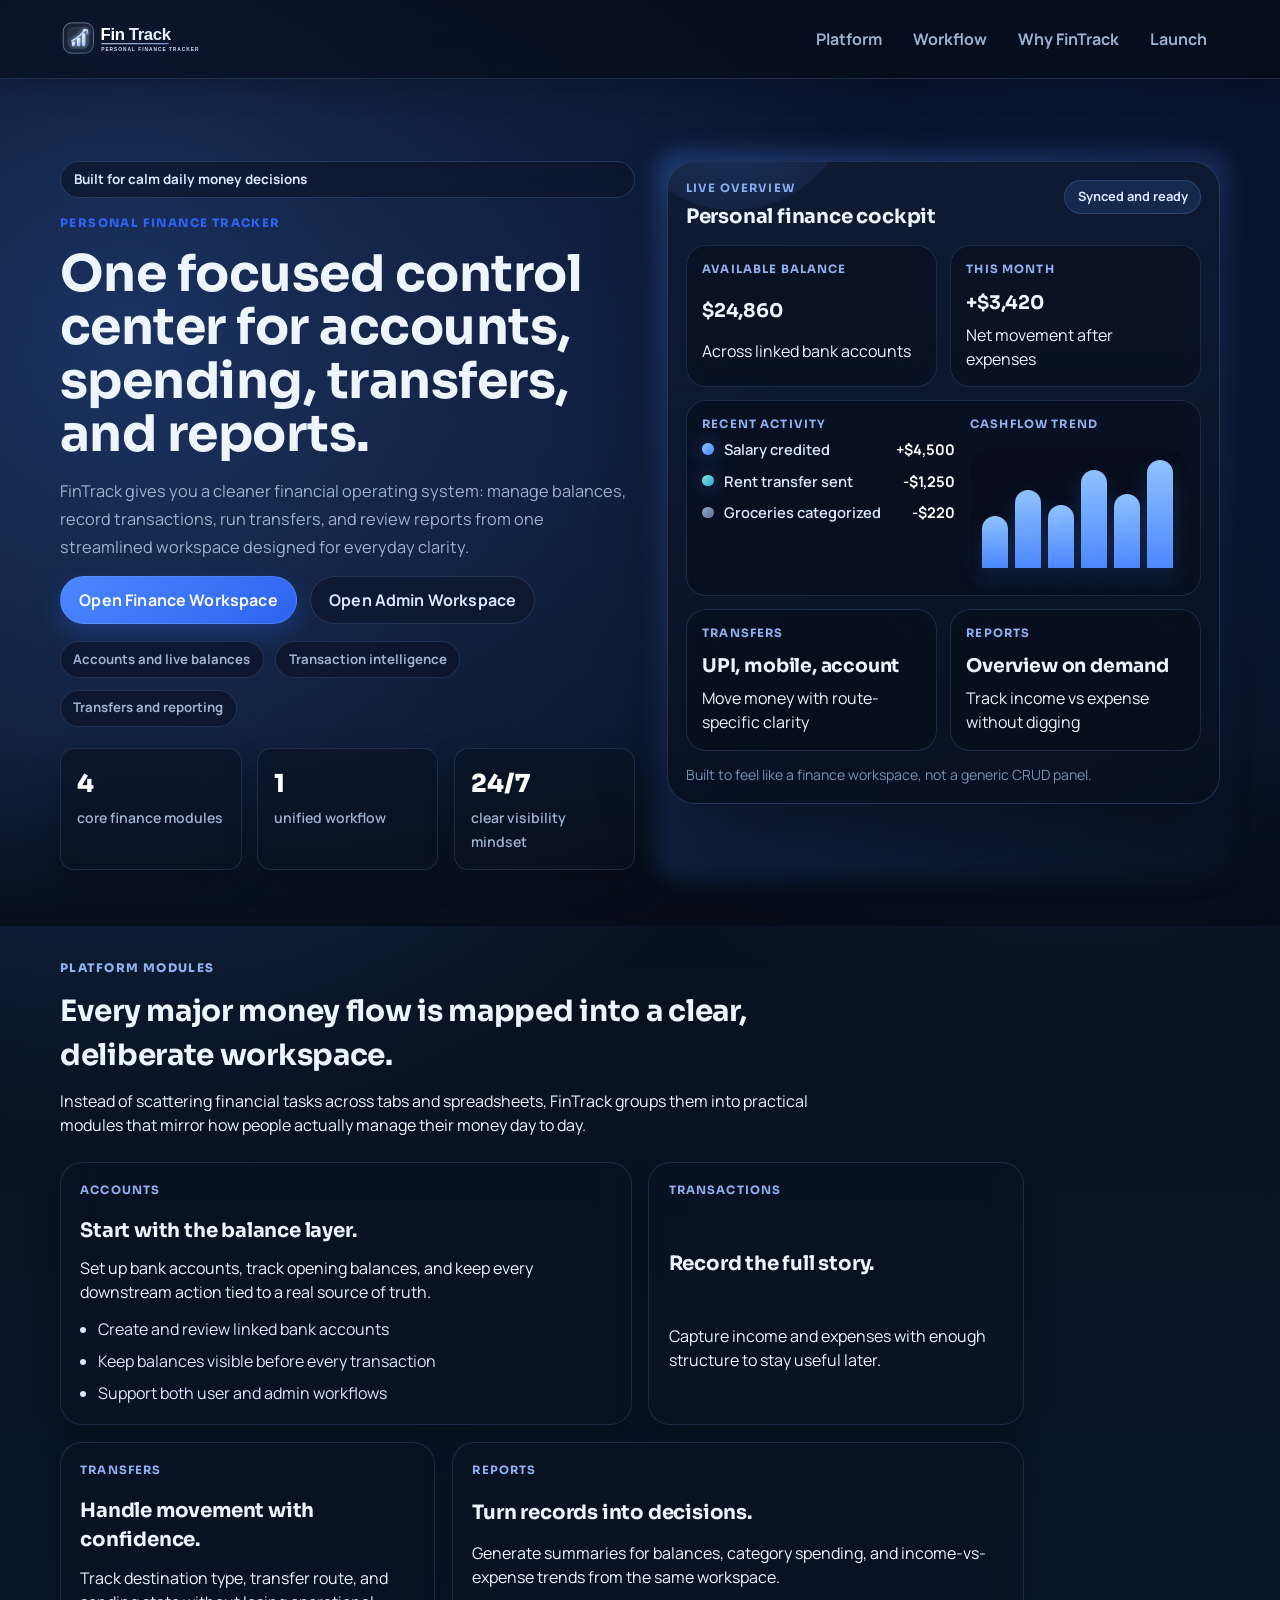
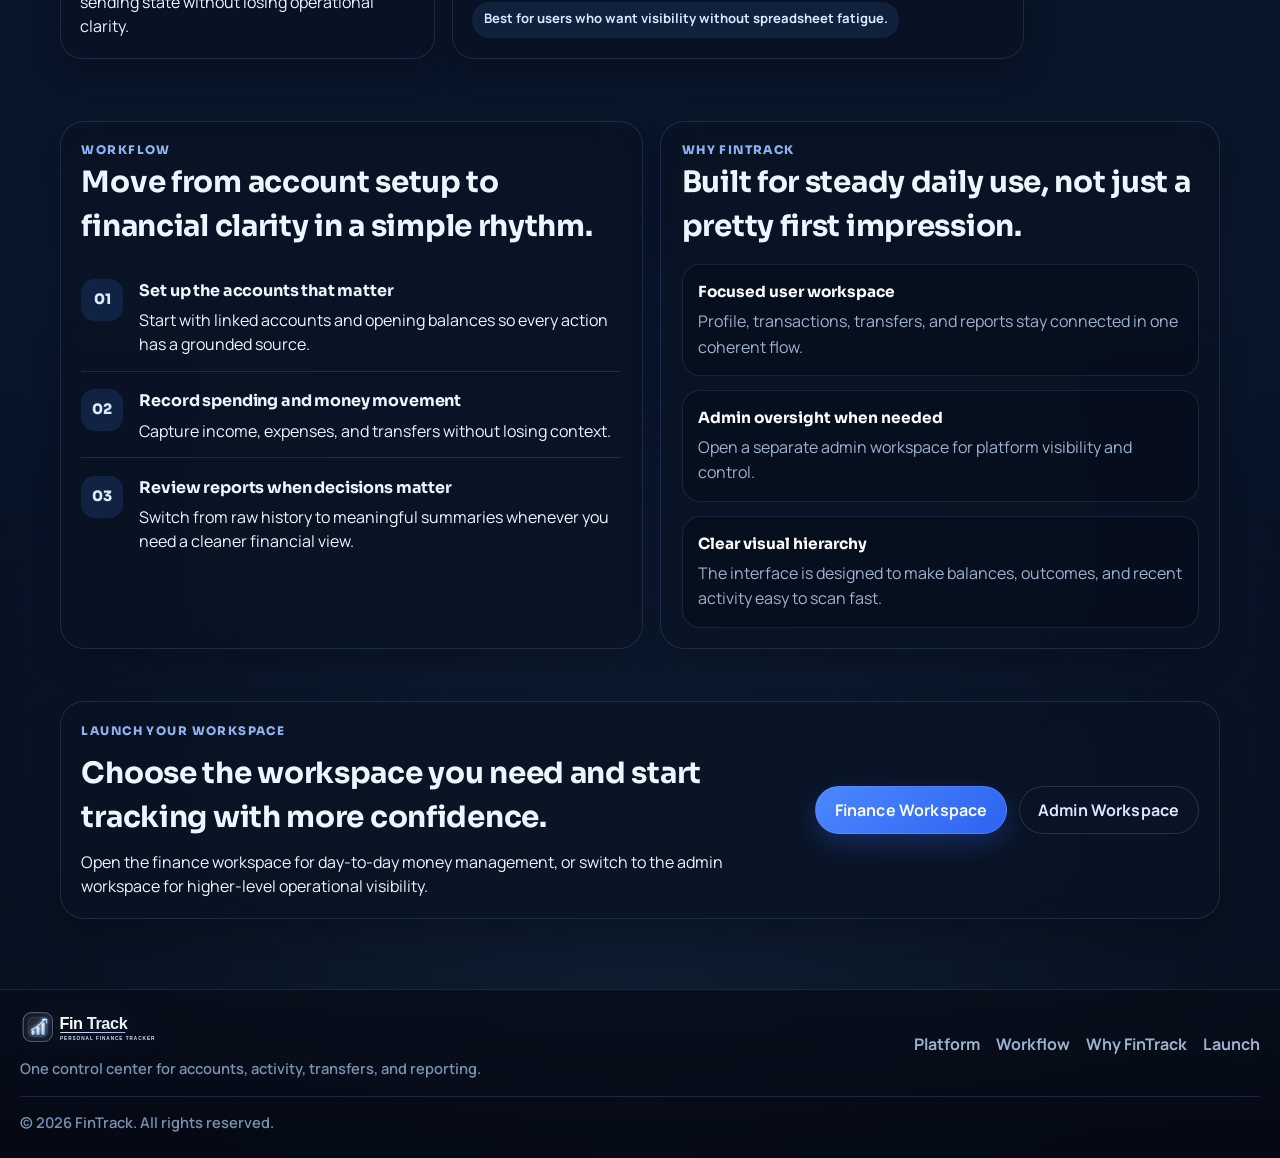
==== commit eb9ec549: "Wallet Module Implementation, Analytics Dashboard Design & Swagger JWT Configuration" ====
--- a/frontend/index.html
+++ b/frontend/index.html
@@ -163,7 +163,7 @@
 					<article class="feature-card">
 						<p class="mini-kicker">Transactions</p>
 						<h3>Record the full story.</h3>
-						<p>Capture income, expenses, and withdrawals with enough structure to stay useful later.</p>
+						<p>Capture income and expenses with enough structure to stay useful later.</p>
 					</article>
 
 					<article class="feature-card">
@@ -199,7 +199,7 @@
 							<span class="story-index">02</span>
 							<div class="story-copy">
 								<h3>Record spending and money movement</h3>
-								<p>Capture income, expenses, ATM withdrawals, and transfers without losing context.</p>
+								<p>Capture income, expenses, and transfers without losing context.</p>
 							</div>
 						</div>
 						<div class="story-step">
--- a/frontend/styles.css
+++ b/frontend/styles.css
@@ -1791,6 +1791,242 @@
   color: var(--text);
 }
 
+body.page-reports .result-box {
+  max-height: none;
+}
+
+.report-charts-grid {
+  display: grid;
+  grid-template-columns: repeat(2, minmax(0, 1fr));
+  gap: 0.8rem;
+}
+
+.report-chart-card {
+  border: 1px solid rgba(132, 173, 255, 0.2);
+  border-radius: var(--radius-sm);
+  background: rgba(11, 19, 36, 0.82);
+  padding: 0.8rem;
+  display: grid;
+  gap: 0.7rem;
+  backdrop-filter: blur(16px);
+  -webkit-backdrop-filter: blur(16px);
+}
+
+.report-chart-card h5 {
+  margin: 0;
+  font-size: 0.86rem;
+  color: var(--muted-strong);
+}
+
+.report-chart-body {
+  display: grid;
+  justify-items: center;
+  gap: 0.55rem;
+}
+
+.chart-circle {
+  width: 190px;
+  height: 190px;
+  border-radius: 50%;
+  border: 1px solid rgba(132, 173, 255, 0.25);
+  box-shadow: inset 0 0 0 1px rgba(255, 255, 255, 0.05);
+}
+
+.chart-pie {
+  background: conic-gradient(#4c88ff 0deg, #4c88ff 360deg);
+}
+
+.chart-donut {
+  position: relative;
+  display: grid;
+  place-items: center;
+}
+
+.chart-donut::before {
+  content: '';
+  position: absolute;
+  width: 60%;
+  height: 60%;
+  border-radius: 50%;
+  background: rgba(8, 14, 28, 0.95);
+  border: 1px solid rgba(132, 173, 255, 0.18);
+}
+
+.chart-donut-center {
+  position: relative;
+  z-index: 1;
+  display: grid;
+  text-align: center;
+  gap: 0.2rem;
+}
+
+.chart-donut-center span {
+  font-size: 0.72rem;
+  color: var(--muted);
+}
+
+.chart-donut-center strong {
+  font-size: 0.9rem;
+  color: var(--text);
+}
+
+.chart-total {
+  display: grid;
+  gap: 0.15rem;
+  text-align: center;
+}
+
+.chart-total span {
+  color: var(--muted);
+  font-size: 0.75rem;
+}
+
+.chart-total strong {
+  color: var(--text);
+  font-size: 0.9rem;
+}
+
+.report-chart-legend {
+  display: grid;
+  gap: 0.45rem;
+}
+
+.report-chart-legend-item {
+  display: grid;
+  grid-template-columns: auto 1fr auto auto;
+  gap: 0.45rem;
+  align-items: center;
+  font-size: 0.78rem;
+}
+
+.report-chart-legend-item .swatch {
+  width: 10px;
+  height: 10px;
+  border-radius: 999px;
+  background: var(--swatch);
+}
+
+.report-chart-legend-item .label {
+  color: var(--text);
+  overflow: hidden;
+  text-overflow: ellipsis;
+  white-space: nowrap;
+}
+
+.report-chart-legend-item .value {
+  color: var(--muted-strong);
+  font-variant-numeric: tabular-nums;
+}
+
+.report-chart-legend-item .percent {
+  color: var(--muted);
+  min-width: 44px;
+  text-align: right;
+}
+
+.report-line-chart-wrap {
+  width: 100%;
+  overflow-x: auto;
+}
+
+.report-line-chart {
+  width: 100%;
+  min-width: 520px;
+  height: 220px;
+  background: rgba(6, 12, 24, 0.6);
+  border: 1px solid rgba(132, 173, 255, 0.16);
+  border-radius: 10px;
+}
+
+.report-line-chart .grid-line {
+  stroke: rgba(132, 173, 255, 0.18);
+  stroke-width: 1;
+}
+
+.report-line-chart .axis-label {
+  fill: var(--muted);
+  font-size: 10px;
+  font-family: var(--font-body);
+}
+
+.report-line-chart .trend-line {
+  fill: none;
+  stroke: #4c88ff;
+  stroke-width: 3;
+  stroke-linejoin: round;
+  stroke-linecap: round;
+}
+
+.report-line-chart .trend-dot {
+  fill: #1fc3b2;
+  stroke: rgba(6, 12, 24, 0.9);
+  stroke-width: 2;
+}
+
+.report-line-labels {
+  display: flex;
+  flex-wrap: wrap;
+  gap: 0.4rem 0.55rem;
+  color: var(--muted);
+  font-size: 0.72rem;
+}
+
+.report-line-labels span {
+  border: 1px solid rgba(132, 173, 255, 0.16);
+  border-radius: 999px;
+  padding: 0.15rem 0.45rem;
+  background: rgba(8, 14, 28, 0.75);
+}
+
+.report-bar-chart {
+  display: grid;
+  grid-template-columns: repeat(2, minmax(0, 1fr));
+  gap: 0.9rem;
+  align-items: end;
+}
+
+.report-bar-column {
+  display: grid;
+  justify-items: center;
+  gap: 0.4rem;
+}
+
+.report-bar-column p {
+  margin: 0;
+  color: var(--muted);
+  font-size: 0.78rem;
+}
+
+.report-bar-column strong {
+  color: var(--text);
+  font-size: 0.85rem;
+}
+
+.bar-track {
+  width: 62px;
+  height: 150px;
+  border-radius: 10px;
+  background: rgba(132, 173, 255, 0.16);
+  border: 1px solid rgba(132, 173, 255, 0.2);
+  display: flex;
+  align-items: flex-end;
+  padding: 5px;
+}
+
+.bar-fill {
+  width: 100%;
+  min-height: 8px;
+  border-radius: 6px;
+}
+
+.bar-fill.income {
+  background: linear-gradient(180deg, #21c594 0%, #138f6b 100%);
+}
+
+.bar-fill.expense {
+  background: linear-gradient(180deg, #f97316 0%, #dc2626 100%);
+}
+
 .response-drawer {
   margin-top: 0.75rem;
   border: 1px solid var(--line);
@@ -1981,7 +2217,7 @@
 
 .admin-metric-grid {
   display: grid;
-  grid-template-columns: repeat(4, minmax(0, 1fr));
+  grid-template-columns: repeat(3, minmax(0, 1fr));
   gap: 16px;
 }
 
@@ -2004,8 +2240,20 @@
   border-color: rgba(96, 149, 255, 0.2);
 }
 
+.metric-card.wallets {
+  border-color: rgba(113, 210, 203, 0.24);
+}
+
+.metric-card.platform {
+  border-color: rgba(132, 176, 255, 0.24);
+}
+
 .metric-card.transactions {
   border-color: rgba(108, 196, 255, 0.2);
+}
+
+.metric-card.ledger {
+  border-color: rgba(98, 218, 153, 0.24);
 }
 
 .metric-card.volume {
@@ -2427,6 +2675,7 @@
 
 @media (max-width: 700px) {
   .report-summary-grid,
+  .report-charts-grid,
   .admin-dashboard-layout,
   .admin-alert-grid,
   .admin-metric-grid,
@@ -2472,6 +2721,20 @@
     align-items: flex-start;
   }
 
+  .chart-circle {
+    width: 160px;
+    height: 160px;
+  }
+
+  .report-line-chart {
+    min-width: 440px;
+  }
+
+  .bar-track {
+    width: 52px;
+    height: 130px;
+  }
+
   .personal-row {
     grid-template-columns: 1fr;
     gap: 0.3rem;
